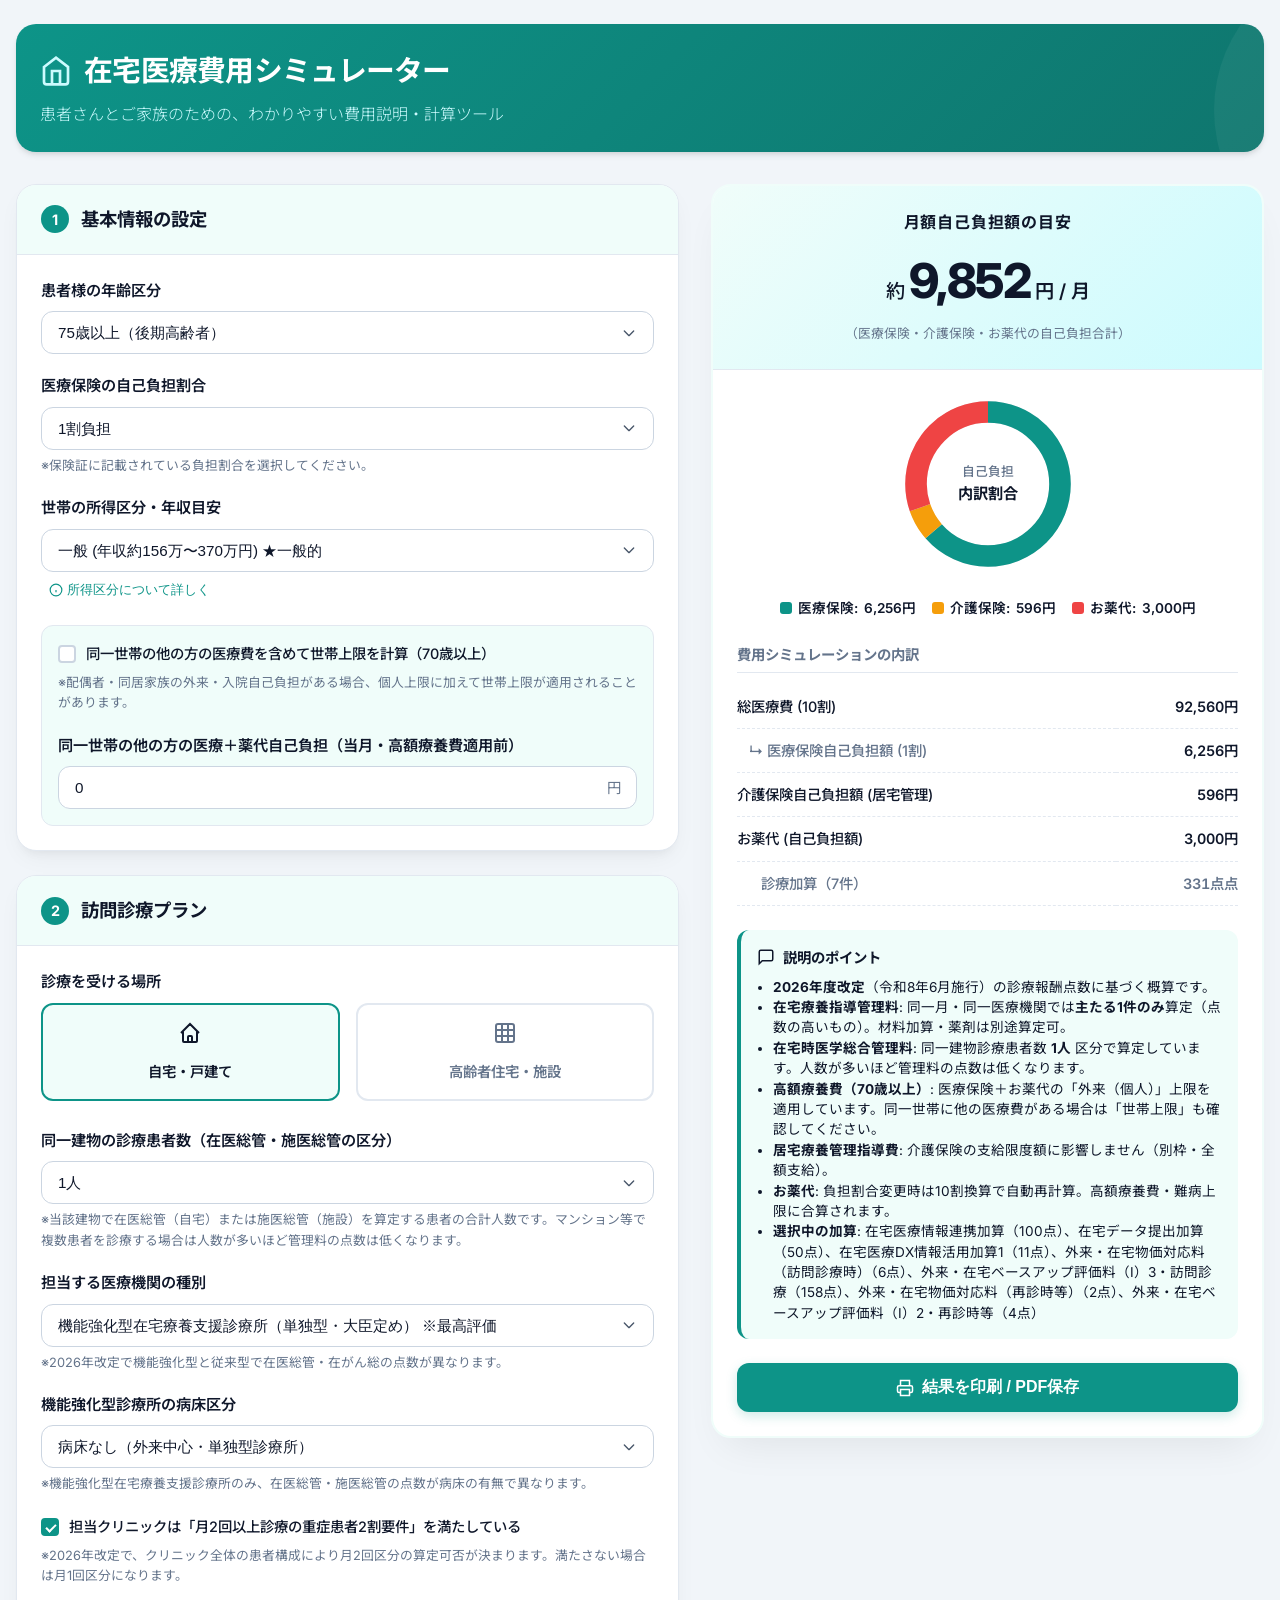
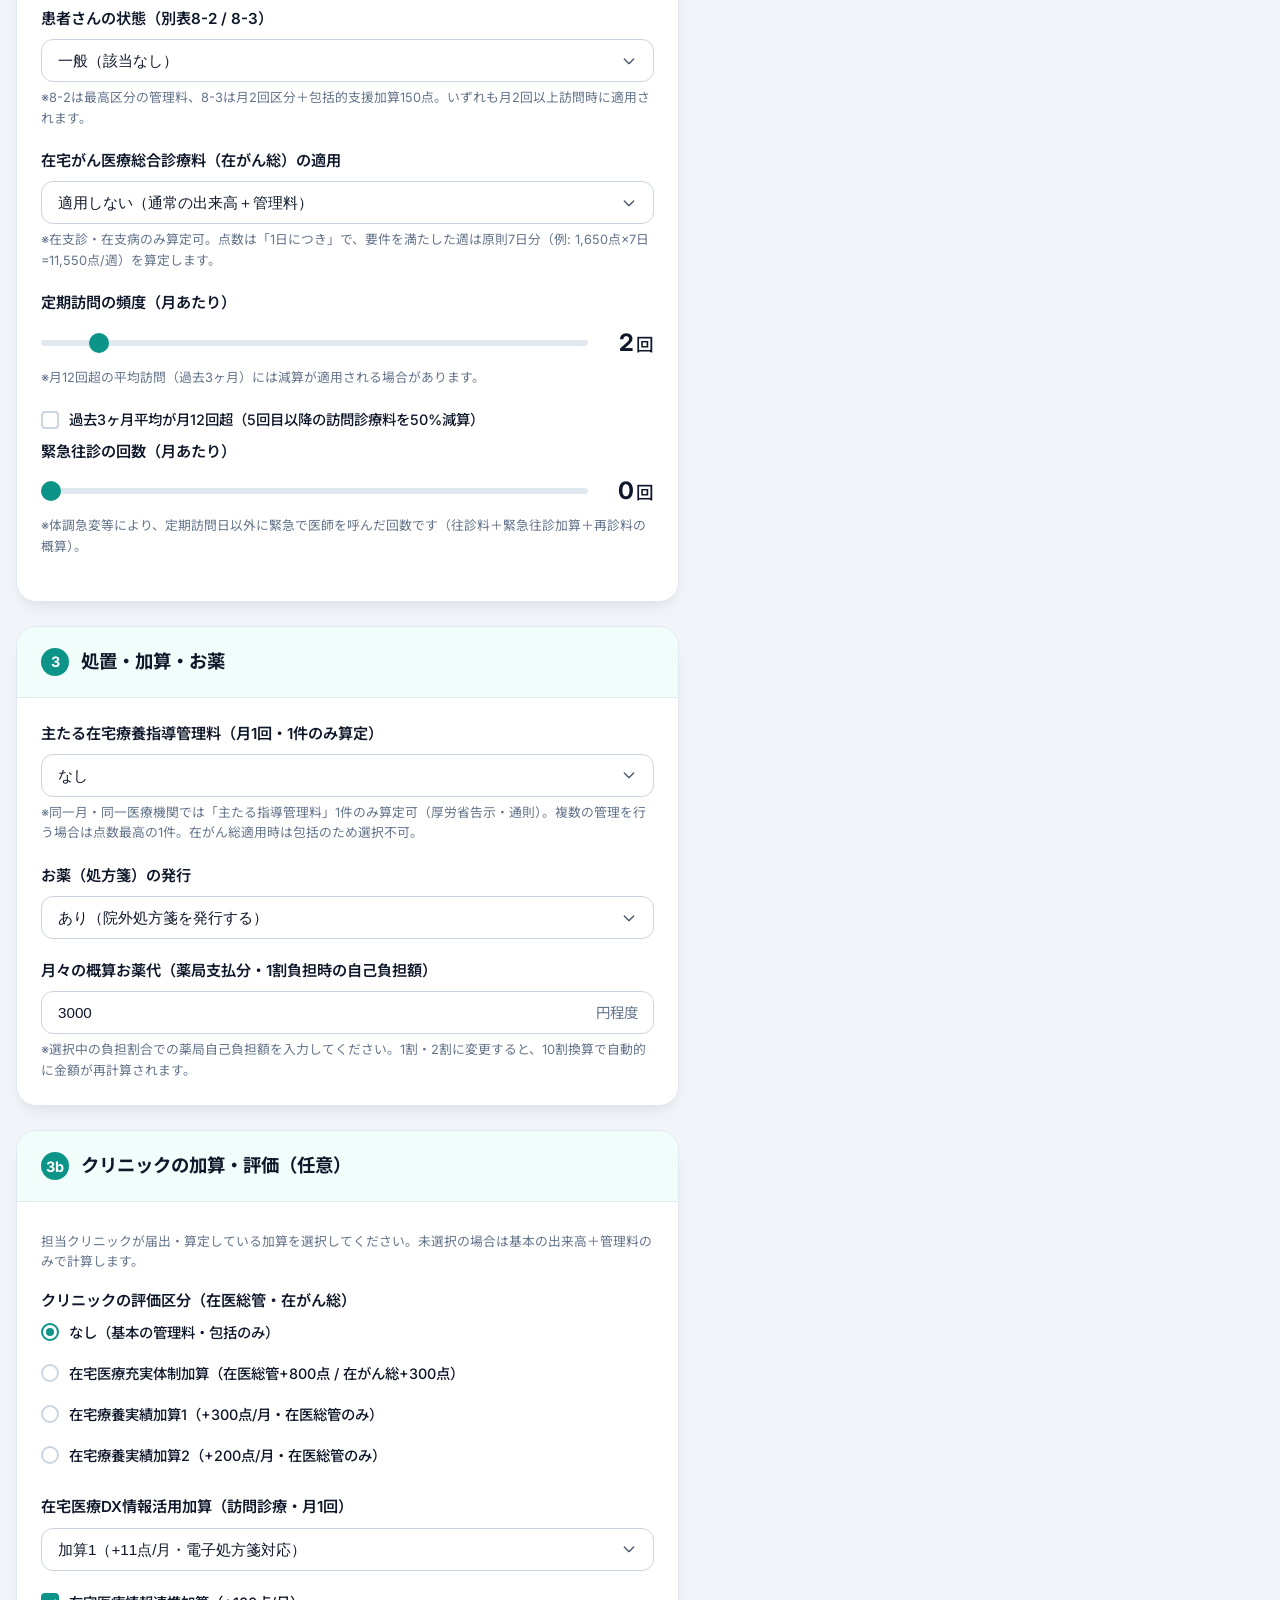
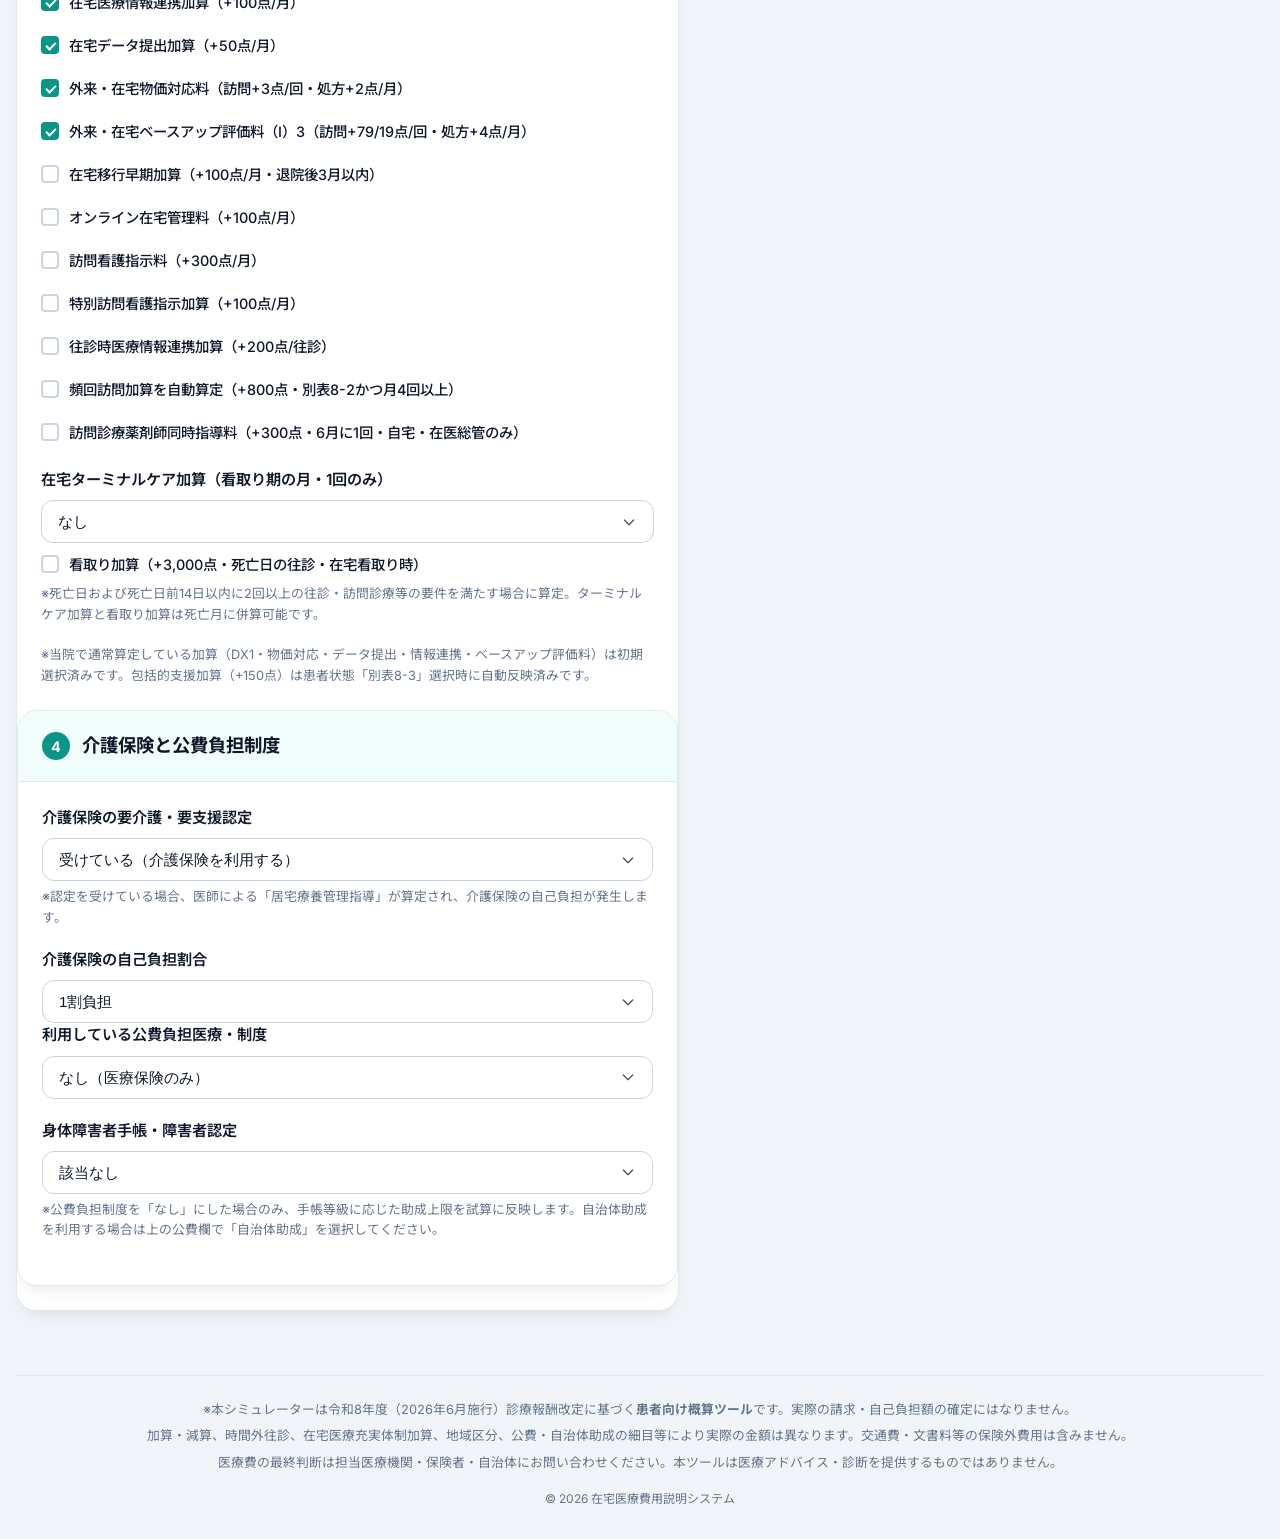
==== netlify-drop-internal/index.html @ 20d12fc6 "院内用Netlifyパッケージをzipでダウンロード可能に アクセスコードゲートなしの netlify-drop-internal/ と netlify-packages/zaitaku-hiyo-i" ====
<!DOCTYPE html>
<html lang="ja">
<head>
    <meta charset="UTF-8">
    <meta name="viewport" content="width=device-width, initial-scale=1.0">
    <meta name="description" content="在宅医療（訪問診療）の費用を患者さん・ご家族向けにわかりやすくシミュレーションするツール">
    <meta name="theme-color" content="#0f766e">
    <meta name="apple-mobile-web-app-capable" content="yes">
    <meta name="apple-mobile-web-app-status-bar-style" content="default">
    <meta name="apple-mobile-web-app-title" content="在宅医療費用">
    <title>在宅医療（訪問診療）費用シミュレーター</title>
    <link rel="icon" href="icon.svg" type="image/svg+xml">
    <link rel="apple-touch-icon" href="icon.svg">
    <link rel="manifest" href="manifest.webmanifest">
    <link rel="preconnect" href="https://fonts.googleapis.com">
    <link rel="preconnect" href="https://fonts.gstatic.com" crossorigin>
    <link href="https://fonts.googleapis.com/css2?family=Inter:wght@300;400;500;600;700&family=Noto+Sans+JP:wght@300;400;500;700&display=swap" rel="stylesheet">
    <link rel="stylesheet" href="styles.css">
</head>
<body>
    <div class="app-container">
        <!-- ヘッダー -->
        <header class="app-header">
            <div class="header-content">
                <div class="logo-area">
                    <svg class="logo-icon" viewBox="0 0 24 24" fill="none" stroke="currentColor" stroke-width="2">
                        <path d="M3 9l9-7 9 7v11a2 2 0 0 1-2 2H5a2 2 0 0 1-2-2z"/>
                        <polyline points="9 22 9 12 15 12 15 22"/>
                    </svg>
                    <h1>在宅医療費用シミュレーター</h1>
                </div>
                <p class="subtitle">患者さんとご家族のための、わかりやすい費用説明・計算ツール</p>
            </div>
        </header>

        <!-- メインコンテンツ -->
        <main class="app-main">
            <!-- 入力フォームエリア（左） -->
            <section class="form-section">
                <div class="card form-card">
                    <div class="card-header">
                        <h2><span class="step-num">1</span>基本情報の設定</h2>
                    </div>
                    <div class="card-body">
                        <!-- 年齢・負担割合 -->
                        <div class="form-group">
                            <label for="age-select">患者様の年齢区分</label>
                            <select id="age-select" class="form-control">
                                <option value="75" selected>75歳以上（後期高齢者）</option>
                                <option value="70">70歳〜74歳</option>
                                <option value="69">70歳未満</option>
                            </select>
                        </div>

                        <!-- 医療保険の負担割合（年齢により選択肢が変わる、または自動判定） -->
                        <div class="form-group">
                            <label for="copay-ratio">医療保険の自己負担割合</label>
                            <select id="copay-ratio" class="form-control">
                                <!-- JSで動的にオプションを制御・初期値設定 -->
                                <option value="0.1" selected>1割負担</option>
                                <option value="0.2">2割負担</option>
                                <option value="0.3">3割負担</option>
                            </select>
                            <span class="help-text">※保険証に記載されている負担割合を選択してください。</span>
                        </div>

                        <!-- 所得区分（高額療養費の計算用） -->
                        <div class="form-group">
                            <label for="income-level">世帯の所得区分・年収目安</label>
                            <select id="income-level" class="form-control">
                                <!-- JSで年齢区分に応じて動的に切り替え -->
                            </select>
                            <button type="button" class="btn-info-modal" data-target="modal-high-cost">
                                <svg width="14" height="14" viewBox="0 0 24 24" fill="none" stroke="currentColor" stroke-width="2"><circle cx="12" cy="12" r="10"/><line x1="12" y1="16" x2="12" y2="12"/><line x1="12" y1="8" x2="12.01" y2="8"/></svg>
                                所得区分について詳しく
                            </button>
                        </div>

                        <div id="household-high-cost-group" class="public-details-panel hidden">
                            <div class="form-group">
                                <label class="checkbox-item inline-check">
                                    <input type="checkbox" id="household-high-cost-enable">
                                    <span>同一世帯の他の方の医療費を含めて世帯上限を計算（70歳以上）</span>
                                </label>
                                <span class="help-text">※配偶者・同居家族の外来・入院自己負担がある場合、個人上限に加えて世帯上限が適用されることがあります。</span>
                            </div>
                            <div class="form-group hidden" id="household-other-copay-group">
                                <label for="household-other-copay">同一世帯の他の方の医療＋薬代自己負担（当月・高額療養費適用前）</label>
                                <div class="input-unit-container">
                                    <input type="number" id="household-other-copay" class="form-control" value="0" min="0" step="1000">
                                    <span class="input-unit">円</span>
                                </div>
                            </div>
                        </div>
                    </div>
                </div>

                <div class="card form-card">
                    <div class="card-header">
                        <h2><span class="step-num">2</span>訪問診療プラン</h2>
                    </div>
                    <div class="card-body">
                        <!-- 診療場所 -->
                        <div class="form-group">
                            <label>診療を受ける場所</label>
                            <div class="radio-tile-group">
                                <label class="radio-tile-label">
                                    <input type="radio" name="location" value="home" checked class="radio-tile-input">
                                    <div class="radio-tile">
                                        <div class="tile-icon">
                                            <svg width="24" height="24" viewBox="0 0 24 24" fill="none" stroke="currentColor" stroke-width="2"><path d="M3 12l2-2m0 0l7-7 7 7M5 10v10a1 1 0 001 1h3m10-11l2 2m-2-2v10a1 1 0 01-1 1h-3m-6 0a1 1 0 001-1v-4a1 1 0 011-1h2a1 1 0 011 1v4a1 1 0 001 1m-6 0h6"/></svg>
                                        </div>
                                        <div class="tile-label">自宅・戸建て</div>
                                    </div>
                                </label>
                                <label class="radio-tile-label">
                                    <input type="radio" name="location" value="facility" class="radio-tile-input">
                                    <div class="radio-tile">
                                        <div class="tile-icon">
                                            <svg width="24" height="24" viewBox="0 0 24 24" fill="none" stroke="currentColor" stroke-width="2"><rect x="3" y="3" width="18" height="18" rx="2" ry="2"/><line x1="9" y1="3" x2="9" y2="21"/><line x1="15" y1="3" x2="15" y2="21"/><line x1="3" y1="9" x2="21" y2="9"/><line x1="3" y1="15" x2="21" y2="15"/></svg>
                                        </div>
                                        <div class="tile-label">高齢者住宅・施設</div>
                                    </div>
                                </label>
                            </div>
                        </div>

                        <div class="form-group" id="facility-patient-tier-group">
                            <label for="facility-building-patients">同一建物の診療患者数（在医総管・施医総管の区分）</label>
                            <select id="facility-building-patients" class="form-control">
                                <option value="tier1" selected>1人</option>
                                <option value="tier2_9">2〜9人</option>
                                <option value="tier10_19">10〜19人</option>
                                <option value="tier20_49">20〜49人</option>
                                <option value="tier50plus">50人以上</option>
                            </select>
                            <span class="help-text">※当該建物で在医総管（自宅）または施医総管（施設）を算定する患者の合計人数です。マンション等で複数患者を診療する場合は人数が多いほど管理料の点数は低くなります。</span>
                        </div>

                        <!-- 診療所種別（2026年度改定） -->
                        <div class="form-group">
                            <label for="clinic-type">担当する医療機関の種別</label>
                            <select id="clinic-type" class="form-control">
                                <option value="kinou-kyouka" selected>機能強化型在宅療養支援診療所（単独型・大臣定め） ※最高評価</option>
                                <option value="zashin-ippan">在宅療養支援診療所（従来型）</option>
                                <option value="other-clinic">一般の診療所（在宅療養支援以外）</option>
                            </select>
                            <span class="help-text">※2026年改定で機能強化型と従来型で在医総管・在がん総の点数が異なります。</span>
                        </div>

                        <div class="form-group hidden" id="kinou-bed-type-group">
                            <label for="kinou-bed-type">機能強化型診療所の病床区分</label>
                            <select id="kinou-bed-type" class="form-control">
                                <option value="bedless" selected>病床なし（外来中心・単独型診療所）</option>
                                <option value="withBed">病床あり（許可病床を有する診療所等）</option>
                            </select>
                            <span class="help-text">※機能強化型在宅療養支援診療所のみ、在医総管・施医総管の点数が病床の有無で異なります。</span>
                        </div>

                        <div class="form-group">
                            <label class="checkbox-item inline-check">
                                <input type="checkbox" id="clinic-severe-20" checked>
                                <span>担当クリニックは「月2回以上診療の重症患者2割要件」を満たしている</span>
                            </label>
                            <span class="help-text">※2026年改定で、クリニック全体の患者構成により月2回区分の算定可否が決まります。満たさない場合は月1回区分になります。</span>
                        </div>

                        <div class="form-group">
                            <label for="patient-severe">患者さんの状態（別表8-2 / 8-3）</label>
                            <select id="patient-severe" class="form-control">
                                <option value="no" selected>一般（該当なし）</option>
                                <option value="houkatsu">別表8-3（包括的支援加算対象）</option>
                                <option value="severe">別表8-2（重症患者）</option>
                            </select>
                            <span class="help-text">※8-2は最高区分の管理料、8-3は月2回区分＋包括的支援加算150点。いずれも月2回以上訪問時に適用されます。</span>
                        </div>

                        <!-- 在宅がん医療総合診療料（在がん総）の適用 -->
                        <div class="form-group">
                            <label for="apply-cancer-care">在宅がん医療総合診療料（在がん総）の適用</label>
                            <select id="apply-cancer-care" class="form-control">
                                <option value="no" selected>適用しない（通常の出来高＋管理料）</option>
                                <option value="yes">適用する（1日単位×週7日の包括請求・末期がん等）</option>
                            </select>
                            <span class="help-text">※在支診・在支病のみ算定可。点数は「1日につき」で、要件を満たした週は原則7日分（例: 1,650点×7日=11,550点/週）を算定します。</span>
                        </div>

                        <div id="cancer-care-details" class="public-details-panel hidden">
                            <div class="form-group">
                                <label for="cancer-care-weeks">算定する週数（月あたり）</label>
                                <div class="range-slider-container">
                                    <input type="range" id="cancer-care-weeks" min="1" max="5" value="4" class="range-slider">
                                    <span class="range-value"><strong id="cancer-care-weeks-val">4</strong>週分</span>
                                </div>
                                <span class="help-text">※通常は月4週（または5週）。月額 = 1日点数 × 7日 × 週数。開始・終了週は対象日数分のみの場合あり。</span>
                            </div>
                        </div>

                        <div id="visit-plan-controls">
                            <!-- 訪問頻度 -->
                            <div class="form-group">
                                <label for="visit-frequency">定期訪問の頻度（月あたり）</label>
                                <div class="range-slider-container">
                                    <input type="range" id="visit-frequency" min="1" max="12" value="2" class="range-slider">
                                    <span class="range-value"><strong id="visit-frequency-val">2</strong>回</span>
                                </div>
                                <span class="help-text">※月12回超の平均訪問（過去3ヶ月）には減算が適用される場合があります。</span>
                            </div>
                            <label class="checkbox-item inline-check" style="margin-top: 8px;">
                                <input type="checkbox" id="visit-over-12-avg">
                                <span>過去3ヶ月平均が月12回超（5回目以降の訪問診療料を50%減算）</span>
                            </label>

                            <!-- 往診回数 -->
                            <div class="form-group">
                                <label for="emergency-visits">緊急往診の回数（月あたり）</label>
                                <div class="range-slider-container">
                                    <input type="range" id="emergency-visits" min="0" max="8" value="0" class="range-slider">
                                    <span class="range-value"><strong id="emergency-visits-val">0</strong>回</span>
                                </div>
                                <span class="help-text">※体調急変等により、定期訪問日以外に緊急で医師を呼んだ回数です（往診料＋緊急往診加算＋再診料の概算）。</span>
                            </div>

                            <div id="emergency-time-addons-group" class="public-details-panel hidden" style="margin-top: 12px;">
                                <div class="form-group">
                                    <label for="emergency-night-holiday">うち夜間・休日往診（18時〜8時・休日）</label>
                                    <div class="range-slider-container">
                                        <input type="range" id="emergency-night-holiday" min="0" max="0" value="0" class="range-slider">
                                        <span class="range-value"><strong id="emergency-night-holiday-val">0</strong>回</span>
                                    </div>
                                </div>
                                <div class="form-group">
                                    <label for="emergency-late-night">うち深夜往診（22時〜6時）</label>
                                    <div class="range-slider-container">
                                        <input type="range" id="emergency-late-night" min="0" max="0" value="0" class="range-slider">
                                        <span class="range-value"><strong id="emergency-late-night-val">0</strong>回</span>
                                    </div>
                                    <span class="help-text">※深夜往診は夜間・休日往診と重複しない回数で入力してください。クリニック区分により加算額が異なります（機能強化型+1,700/+2,700点、在支診+1,500/+2,500点、一般+405/+485点）。</span>
                                </div>
                            </div>
                        </div>
                    </div>
                </div>

                <div class="card form-card">
                    <div class="card-header">
                        <h2><span class="step-num">3</span>処置・加算・お薬</h2>
                    </div>
                    <div class="card-body">
                        <!-- 在宅療養指導管理料（排他算定） -->
                        <div class="form-group">
                            <label for="home-guidance-type">主たる在宅療養指導管理料（月1回・1件のみ算定）</label>
                            <select id="home-guidance-type" class="form-control">
                                <option value="none" selected>なし</option>
                                <option value="oxygen">在宅酸素療法指導管理料（2,400点/月）</option>
                                <option value="injection">在宅自己注射指導管理料（650点/月）</option>
                                <option value="catheter">在宅自己導尿指導管理料（1,400点/月）</option>
                                <option value="cancer">在宅悪性腫瘍患者指導管理料（1,500点/月）</option>
                                <option value="wound">在宅寝たきり患者処置指導管理料（1,050点/月）※褥瘡等</option>
                            </select>
                            <span class="help-text">※同一月・同一医療機関では「主たる指導管理料」1件のみ算定可（厚労省告示・通則）。複数の管理を行う場合は点数最高の1件。在がん総適用時は包括のため選択不可。</span>
                        </div>

                        <!-- お薬代 -->
                        <div class="form-group">
                            <label for="has-prescription">お薬（処方箋）の発行</label>
                            <select id="has-prescription" class="form-control">
                                <option value="yes" selected>あり（院外処方箋を発行する）</option>
                                <option value="no">なし</option>
                            </select>
                        </div>
                        <div class="form-group" id="medication-cost-group">
                            <label for="medication-cost" id="medication-cost-label">月々の概算お薬代（薬局支払分・3割負担時の自己負担額）</label>
                            <div class="input-unit-container">
                                <input type="number" id="medication-cost" class="form-control" value="3000" min="0" step="500">
                                <span class="input-unit">円程度</span>
                            </div>
                            <span class="help-text">※選択中の負担割合での薬局自己負担額を入力してください。1割・2割に変更すると、10割換算で自動的に金額が再計算されます。</span>
                        </div>
                    </div>
                </div>

                <div class="card form-card" id="addon-card">
                    <div class="card-header">
                        <h2><span class="step-num">3b</span>クリニックの加算・評価（任意）</h2>
                    </div>
                    <div class="card-body">
                        <p class="help-text" style="margin-bottom: 16px;">担当クリニックが届出・算定している加算を選択してください。未選択の場合は基本の出来高＋管理料のみで計算します。</p>

                        <div id="addon-cancer-note" class="public-details-panel hidden" style="margin-bottom: 16px;">
                            <p class="help-text">在がん総適用時は、訪問・管理料は包括のため、情報連携・DX・データ提出・充実体制加算（300点）等のみ選択できます。</p>
                        </div>

                        <div class="form-group">
                            <label>クリニックの評価区分（在医総管・在がん総）</label>
                            <div class="radio-group" id="clinic-tier-group">
                                <label class="checkbox-item inline-check">
                                    <input type="radio" name="clinic-tier" value="none" checked>
                                    <span>なし（基本の管理料・包括のみ）</span>
                                </label>
                                <label class="checkbox-item inline-check" data-tier="jujitsu">
                                    <input type="radio" name="clinic-tier" value="jujitsu">
                                    <span>在宅医療充実体制加算（在医総管+800点 / 在がん総+300点）</span>
                                </label>
                                <label class="checkbox-item inline-check tier-normal-only" data-tier="jisseki1">
                                    <input type="radio" name="clinic-tier" value="jisseki1">
                                    <span>在宅療養実績加算1（+300点/月・在医総管のみ）</span>
                                </label>
                                <label class="checkbox-item inline-check tier-normal-only" data-tier="jisseki2">
                                    <input type="radio" name="clinic-tier" value="jisseki2">
                                    <span>在宅療養実績加算2（+200点/月・在医総管のみ）</span>
                                </label>
                            </div>
                        </div>

                        <div id="addon-normal-panel">

                        <div class="form-group">
                            <label for="addon-dx">在宅医療DX情報活用加算（訪問診療・月1回）</label>
                            <select id="addon-dx" class="form-control">
                                <option value="none">なし</option>
                                <option value="1" selected>加算1（+11点/月・電子処方箋対応）</option>
                                <option value="2">加算2（+9点/月）</option>
                            </select>
                        </div>

                        <div class="checkbox-grid">
                            <label class="checkbox-item">
                                <input type="checkbox" id="addon-info-renkei" checked>
                                <span>在宅医療情報連携加算（+100点/月）</span>
                            </label>
                            <label class="checkbox-item">
                                <input type="checkbox" id="addon-data-submit" checked>
                                <span>在宅データ提出加算（+50点/月）</span>
                            </label>
                            <label class="checkbox-item">
                                <input type="checkbox" id="addon-bukka" checked>
                                <span>外来・在宅物価対応料（訪問+3点/回・処方+2点/月）</span>
                            </label>
                            <label class="checkbox-item">
                                <input type="checkbox" id="addon-base-up" checked>
                                <span>外来・在宅ベースアップ評価料（Ⅰ）3（訪問+79/19点/回・処方+4点/月）</span>
                            </label>
                            <label class="checkbox-item">
                                <input type="checkbox" id="addon-early-transition">
                                <span>在宅移行早期加算（+100点/月・退院後3月以内）</span>
                            </label>
                            <label class="checkbox-item">
                                <input type="checkbox" id="addon-online-mgmt">
                                <span>オンライン在宅管理料（+100点/月）</span>
                            </label>
                            <label class="checkbox-item">
                                <input type="checkbox" id="addon-nursing-instruction">
                                <span>訪問看護指示料（+300点/月）</span>
                            </label>
                            <label class="checkbox-item">
                                <input type="checkbox" id="addon-special-nursing">
                                <span>特別訪問看護指示加算（+100点/月）</span>
                            </label>
                            <label class="checkbox-item" id="addon-continuing-care-row" style="display:none">
                                <input type="checkbox" id="addon-continuing-care">
                                <span>継続診療加算（+216点/月・一般診療所のみ）</span>
                            </label>
                            <label class="checkbox-item">
                                <input type="checkbox" id="addon-emergency-info">
                                <span>往診時医療情報連携加算（+200点/往診）</span>
                            </label>
                            <label class="checkbox-item">
                                <input type="checkbox" id="addon-auto-frequent">
                                <span>頻回訪問加算を自動算定（+800点・別表8-2かつ月4回以上）</span>
                            </label>
                            <label class="checkbox-item" id="addon-pharmacist-row" style="display:none">
                                <input type="checkbox" id="addon-pharmacist-joint">
                                <span>訪問診療薬剤師同時指導料（+300点・6月に1回・自宅・在医総管のみ）</span>
                            </label>
                        </div>

                        <div id="addon-terminal-group" class="form-group" style="margin-top: 16px;">
                            <label for="addon-terminal-care">在宅ターミナルケア加算（看取り期の月・1回のみ）</label>
                            <select id="addon-terminal-care" class="form-control">
                                <option value="none" selected>なし</option>
                                <option value="tier6500">6,500点（大臣定め・病床ありの在支診・病院）</option>
                                <option value="tier5500">5,500点（大臣定め・病床なしの在支診・病院）</option>
                                <option value="tier4500">4,500点（その他の在宅療養支援診療所・病院）</option>
                                <option value="tier3500">3,500点（その他の診療所等）</option>
                            </select>
                            <label class="checkbox-item" style="margin-top: 10px;">
                                <input type="checkbox" id="addon-miokuri">
                                <span>看取り加算（+3,000点・死亡日の往診・在宅看取り時）</span>
                            </label>
                            <span class="help-text">※死亡日および死亡日前14日以内に2回以上の往診・訪問診療等の要件を満たす場合に算定。ターミナルケア加算と看取り加算は死亡月に併算可能です。</span>
                        </div>
                        <span class="help-text">※当院で通常算定している加算（DX1・物価対応・データ提出・情報連携・ベースアップ評価料）は初期選択済みです。包括的支援加算（+150点）は患者状態「別表8-3」選択時に自動反映済みです。</span>
                    </div>
                </div>

                <div class="card form-card">
                    <div class="card-header">
                        <h2><span class="step-num">4</span>介護保険と公費負担制度</h2>
                    </div>
                    <div class="card-body">
                        <!-- 介護保険の利用 -->
                        <div class="form-group">
                            <label for="nursing-insurance">介護保険の要介護・要支援認定</label>
                            <select id="nursing-insurance" class="form-control">
                                <option value="yes" selected>受けている（介護保険を利用する）</option>
                                <option value="no">受けていない（または利用しない）</option>
                            </select>
                            <span class="help-text">※認定を受けている場合、医師による「居宅療養管理指導」が算定され、介護保険の自己負担が発生します。</span>
                        </div>

                        <div id="nursing-insurance-details">
                            <div class="form-group">
                                <label for="nursing-ratio">介護保険の自己負担割合</label>
                                <select id="nursing-ratio" class="form-control">
                                    <option value="0.1" selected>1割負担</option>
                                    <option value="0.2">2割負担</option>
                                    <option value="0.3">3割負担</option>
                                </select>
                            </div>
                        </div>

                        <!-- 公費負担医療 -->
                        <div class="form-group">
                            <label for="public-expense">利用している公費負担医療・制度</label>
                            <select id="public-expense" class="form-control">
                                <option value="none" selected>なし（医療保険のみ）</option>
                                <option value="welfare">生活保護（医療扶助・介護扶助）</option>
                                <option value="nanbyou">指定難病（医療費助成制度）</option>
                                <option value="jiritsu">自立支援医療（精神通院等）</option>
                                <option value="local-subsidy">地方自治体の医療費助成（重度障害者など）</option>
                            </select>
                        </div>

                        <!-- 各公費に応じた追加項目 -->
                        <div id="public-nanbyou-details" class="public-details-panel hidden">
                            <div class="form-group">
                                <label for="nanbyou-limit">指定難病の月額自己負担上限額</label>
                                <select id="nanbyou-limit" class="form-control">
                                    <option value="0">0円 (生活保護など)</option>
                                    <option value="2500">2,500円 (低所得Ⅰ)</option>
                                    <option value="5000">5,000円 (低所得Ⅱ)</option>
                                    <option value="10000" selected>10,000円 (一般所得Ⅰ)</option>
                                    <option value="20000">20,000円 (一般所得Ⅱ)</option>
                                    <option value="30000">30,000円 (上位所得)</option>
                                </select>
                            </div>
                            <label class="checkbox-item inline-check">
                                <input type="checkbox" id="nanbyou-long-term">
                                <span>高額かつ長期該当（上限軽減: 一般所得Ⅰ→5,000円、Ⅱ→10,000円、上位→20,000円）</span>
                            </label>
                            <div class="checkbox-item">
                                <input type="checkbox" id="nanbyou-ventilator" value="yes">
                                <label for="nanbyou-ventilator">人工呼吸器などを装着している（上限1,000円）</label>
                            </div>
                            <span class="help-text">※3割負担の方は2割に軽減。医療・お薬・居宅療養管理指導費を合算して月上限を適用します（高額療養費とは別制度）。</span>
                        </div>

                        <div id="public-jiritsu-details" class="public-details-panel hidden">
                            <div class="form-group">
                                <label for="jiritsu-coverage">自立支援の対象となる診療の割合</label>
                                <select id="jiritsu-coverage" class="form-control">
                                    <option value="100" selected>100%（精神疾患が主病・診療費の全額が対象）</option>
                                    <option value="75">約75%（精神疾患関連が大部分）</option>
                                    <option value="50">約50%（併存疾患あり）</option>
                                    <option value="25">約25%（精神疾患以外が主）</option>
                                </select>
                                <span class="help-text">※自立支援（精神通院）は精神障害及びそれに起因する病態の診療・お薬のみが対象です。該当分のみ1割＋上限を適用し、残りは通常の保険負担割合です。</span>
                            </div>
                            <div class="form-group">
                                <label for="jiritsu-limit">自立支援医療の月額自己負担上限額</label>
                                <select id="jiritsu-limit" class="form-control">
                                    <option value="0">0円 (生活保護受給世帯)</option>
                                    <option value="2500">2,500円 (低所得1: 非課税・年金少)</option>
                                    <option value="5000" selected>5,000円 (低所得2: 非課税)</option>
                                    <option value="5000-mid">5,000円 (中間所得1: 課税・重度継続)</option>
                                    <option value="10000">10,000円 (中間所得2: 課税・重度継続)</option>
                                    <option value="20000">20,000円 (一定所得以上: 重度継続)</option>
                                    <option value="none">上限なし (原則1割負担のみ)</option>
                                </select>
                            </div>
                        </div>

                        <div id="public-local-details" class="public-details-panel hidden">
                            <div class="form-group">
                                <label for="local-subsidy-type">助成の内容（自己負担分）</label>
                                <select id="local-subsidy-type" class="form-control">
                                    <option value="zero" selected>医療・お薬の自己負担なし（0円）</option>
                                    <option value="ratio-cap-1000">1割負担＋月上限1,000円（医療・お薬）</option>
                                    <option value="ratio-cap-2000">1割負担＋月上限2,000円（医療・お薬）</option>
                                    <option value="ratio-cap-5000">1割負担＋月上限5,000円（医療・お薬）</option>
                                    <option value="fixed-500">1回あたり500円のみ負担（医療・お薬）</option>
                                    <option value="fixed-1000">月額上限1,000円まで負担（医療・お薬）</option>
                                </select>
                            </div>
                            <label class="checkbox-item inline-check">
                                <input type="checkbox" id="local-nursing-subsidy">
                                <span>介護保険（居宅療養管理指導）も助成対象</span>
                            </label>
                            <span class="help-text">※自治体の重度障害者医療費助成等の典型パターンです。お住まいの市区町村の条例と異なる場合があります。</span>
                        </div>

                        <!-- 障害者手帳・認定 -->
                        <div class="form-group">
                            <label for="disability-cert">身体障害者手帳・障害者認定</label>
                            <select id="disability-cert" class="form-control">
                                <option value="no" selected>該当なし</option>
                                <option value="yes">身体障害者手帳をお持ち（または障害者認定あり）</option>
                            </select>
                            <span class="help-text">※公費負担制度を「なし」にした場合のみ、手帳等級に応じた助成上限を試算に反映します。自治体助成を利用する場合は上の公費欄で「自治体助成」を選択してください。</span>
                        </div>

                        <div id="disability-details" class="public-details-panel hidden">
                            <div class="form-group">
                                <label for="disability-grade">手帳の等級・助成の目安</label>
                                <select id="disability-grade" class="form-control">
                                    <option value="grade1-2">1級・2級（自己負担なしの助成が多い）</option>
                                    <option value="grade3">3級（月額上限1,000円程度の助成が多い）</option>
                                    <option value="general">その他（自治体により異なる）</option>
                                </select>
                            </div>
                        </div>
                    </div>
                </div>

            </section>

            <!-- 計算結果エリア（右） -->
            <section class="result-section">
                <div class="card result-card sticky-result">
                    <div class="result-header-summary">
                        <h3>月額自己負担額の目安</h3>
                        <div class="total-cost-display">
                            <span class="currency">約</span>
                            <span id="total-patient-cost" class="amount">0</span>
                            <span class="unit">円 / 月</span>
                        </div>
                        <p class="summary-desc">（医療保険・介護保険・お薬代の自己負担合計）</p>
                    </div>

                    <!-- 視覚的グラフ（ドーナツチャート） -->
                    <div class="chart-container">
                        <svg class="donut-chart" viewBox="0 0 100 100">
                            <!-- 背景円 -->
                            <circle class="donut-ring" cx="50" cy="50" r="40" fill="transparent" stroke="#e6e8eb" stroke-width="12"></circle>
                            <!-- 医療保険負担分 -->
                            <circle id="donut-segment-medical" class="donut-segment" cx="50" cy="50" r="40" fill="transparent" stroke="#0d9488" stroke-width="12" stroke-dasharray="0 251.2" stroke-dashoffset="0"></circle>
                            <!-- 介護保険負担分 -->
                            <circle id="donut-segment-nursing" class="donut-segment" cx="50" cy="50" r="40" fill="transparent" stroke="#f59e0b" stroke-width="12" stroke-dasharray="0 251.2" stroke-dashoffset="0"></circle>
                            <!-- 自費分 -->
                            <circle id="donut-segment-self" class="donut-segment" cx="50" cy="50" r="40" fill="transparent" stroke="#ef4444" stroke-width="12" stroke-dasharray="0 251.2" stroke-dashoffset="0"></circle>
                        </svg>
                        <div class="chart-center-label">
                            <span class="label-top">自己負担</span>
                            <span class="label-bottom">内訳割合</span>
                        </div>
                    </div>

                    <!-- グラフ凡例 -->
                    <div class="chart-legend">
                        <div class="legend-item"><span class="legend-color medical"></span>医療保険: <span id="legend-val-medical">0円</span></div>
                        <div class="legend-item"><span class="legend-color nursing"></span>介護保険: <span id="legend-val-nursing">0円</span></div>
                        <div class="legend-item"><span class="legend-color self"></span>お薬代: <span id="legend-val-self">0円</span></div>
                    </div>

                    <!-- 詳細内訳アコーディオン -->
                    <div class="result-details">
                        <h4>費用シミュレーションの内訳</h4>
                        <table class="table-details">
                            <tbody>
                                <tr>
                                    <td>総医療費 (10割)</td>
                                    <td class="align-right"><span id="table-total-medical-10">0</span>円</td>
                                </tr>
                                <tr>
                                    <td class="indent-1">↳ 医療保険自己負担額 <span id="table-medical-ratio-label">(3割)</span></td>
                                    <td class="align-right"><span id="table-medical-copay">0</span>円</td>
                                </tr>
                                <tr class="sub-row" id="row-high-cost-applied">
                                    <td class="indent-2 text-muted">※高額療養費による軽減額（個人上限）</td>
                                    <td class="align-right text-success"><span id="table-medical-limit-applied">-0</span>円</td>
                                </tr>
                                <tr class="sub-row" id="row-household-high-cost-applied" style="display:none">
                                    <td class="indent-2 text-muted">※高額療養費による軽減額（世帯上限）</td>
                                    <td class="align-right text-success"><span id="table-household-limit-applied">-0</span>円</td>
                                </tr>
                                <tr class="sub-row" id="row-public-applied">
                                    <td class="indent-2 text-muted">※公費・助成制度による軽減額</td>
                                    <td class="align-right text-success"><span id="table-public-limit-applied">-0</span>円</td>
                                </tr>
                                <tr id="row-nursing-detail">
                                    <td>介護保険自己負担額 (居宅管理)</td>
                                    <td class="align-right"><span id="table-nursing-copay">0</span>円</td>
                                </tr>
                                <tr>
                                    <td>お薬代 (自己負担額)</td>
                                    <td class="align-right"><span id="table-medication-copay">0</span>円</td>
                                </tr>
                                <tr class="sub-row" id="row-addons-detail" style="display:none">
                                    <td class="indent-2 text-muted" id="table-addons-note">診療加算</td>
                                    <td class="align-right text-muted"><span id="table-addons-points">0</span>点</td>
                                </tr>
                                <tr class="sub-row">
                                    <td class="indent-2 text-muted" id="table-guidance-note">在宅療養指導管理料</td>
                                    <td class="align-right text-muted">—</td>
                                </tr>
                            </tbody>
                        </table>
                    </div>

                    <!-- 説明・提案カード -->
                    <div class="advice-card">
                        <div class="advice-title">
                            <svg width="18" height="18" viewBox="0 0 24 24" fill="none" stroke="currentColor" stroke-width="2"><path d="M21 15a2 2 0 0 1-2 2H7l-4 4V5a2 2 0 0 1 2-2h14a2 2 0 0 1 2 2z"/></svg>
                            <span>説明のポイント</span>
                        </div>
                        <div id="advice-content" class="advice-content">
                            <!-- 動的にアドバイスを流し込む -->
                        </div>
                    </div>

                    <!-- 操作エリア -->
                    <div class="action-buttons">
                        <button type="button" class="btn btn-primary btn-block" id="btn-print">
                            <svg width="18" height="18" viewBox="0 0 24 24" fill="none" stroke="currentColor" stroke-width="2"><polyline points="6 9 6 2 18 2 18 9"/><path d="M6 18H4a2 2 0 0 1-2-2v-5a2 2 0 0 1 2-2h16a2 2 0 0 1 2 2v5a2 2 0 0 1-2 2h-2"/><rect x="6" y="14" width="12" height="8"/></svg>
                            結果を印刷 / PDF保存
                        </button>
                    </div>
                </div>
            </section>
        </main>

        <!-- モーダル（所得区分・高額療養費説明） -->
        <div id="modal-high-cost" class="modal">
            <div class="modal-content">
                <div class="modal-header">
                    <h3>高額療養費制度と所得区分について</h3>
                    <button type="button" class="btn-close-modal">&times;</button>
                </div>
                <div class="modal-body">
                    <h4>70歳以上・75歳以上（後期高齢者）の区分</h4>
                    <table class="table-modal">
                        <thead>
                            <tr>
                                <th>区分</th>
                                <th>年収目安</th>
                                <th>外来上限(個人)</th>
                                <th>世帯上限(外来+入院)</th>
                            </tr>
                        </thead>
                        <tbody>
                            <tr>
                                <td>現役並みⅢ</td>
                                <td>約1,160万円〜</td>
                                <td>外来特例なし ※</td>
                                <td>252,600円 + α</td>
                            </tr>
                            <tr>
                                <td>現役並みⅡ</td>
                                <td>約770万〜1,160万円</td>
                                <td>外来特例なし ※</td>
                                <td>167,400円 + α</td>
                            </tr>
                            <tr>
                                <td>現役並みⅠ</td>
                                <td>約370万〜770万円</td>
                                <td>外来特例なし ※</td>
                                <td>80,100円 + α</td>
                            </tr>
                            <tr>
                                <td>一般</td>
                                <td>約156万〜370万円</td>
                                <td>18,000円</td>
                                <td>57,600円</td>
                            </tr>
                            <tr>
                                <td>低所得Ⅱ(非課税)</td>
                                <td>世帯全員非課税</td>
                                <td>8,000円</td>
                                <td>24,600円</td>
                            </tr>
                            <tr>
                                <td>低所得Ⅰ(非課税)</td>
                                <td>年金収入等 80万円以下</td>
                                <td>8,000円</td>
                                <td>15,000円</td>
                            </tr>
                        </tbody>
                    </table>
                    <p style="font-size: 0.85em; color: #666; margin-top: 6px;">
                        ※ 現役並み所得者は平成30年8月に外来だけの個人上限（外来特例）が廃止され、
                        69歳以下と同じく外来・入院を通算した世帯上限（右列）が自己負担限度額となります。
                    </p>

                    <h4 style="margin-top: 20px;">70歳未満の区分</h4>
                    <table class="table-modal">
                        <thead>
                            <tr>
                                <th>区分</th>
                                <th>標準報酬月額 / 所得目安</th>
                                <th>世帯上限(月額)</th>
                            </tr>
                        </thead>
                        <tbody>
                            <tr>
                                <td>区分ア</td>
                                <td>83万円以上</td>
                                <td>252,600円 + α</td>
                            </tr>
                            <tr>
                                <td>区分イ</td>
                                <td>53万〜79万円</td>
                                <td>167,400円 + α</td>
                            </tr>
                            <tr>
                                <td>区分ウ</td>
                                <td>28万〜50万円</td>
                                <td>80,100円 + α</td>
                            </tr>
                            <tr>
                                <td>区分エ</td>
                                <td>26万円以下</td>
                                <td>57,600円</td>
                            </tr>
                            <tr>
                                <td>区分オ</td>
                                <td>住民税非課税世帯</td>
                                <td>35,400円</td>
                            </tr>
                        </tbody>
                    </table>
                    <p class="modal-note">※「+ α」の部分は、(総医療費 - 基準額) × 1% の計算式で加算されます。</p>
                </div>
            </div>
        </div>

        <footer class="app-footer">
            <p>※本シミュレーターは令和8年度（2026年6月施行）診療報酬改定に基づく<strong>患者向け概算ツール</strong>です。実際の請求・自己負担額の確定にはなりません。</p>
            <p>加算・減算、時間外往診、在宅医療充実体制加算、地域区分、公費・自治体助成の細目等により実際の金額は異なります。交通費・文書料等の保険外費用は含みません。</p>
            <p>医療費の最終判断は担当医療機関・保険者・自治体にお問い合わせください。本ツールは医療アドバイス・診断を提供するものではありません。</p>
            <p class="copyright">&copy; 2026 在宅医療費用説明システム</p>
        </footer>
    </div>

    <!-- 印刷用特別レイアウト（画面には表示されず、印刷時のみ適用される） -->
    <div class="print-only-container">
        <div class="print-header">
            <h2>在宅医療（訪問診療）費用シミュレーション結果</h2>
            <p class="print-date">作成日: <span id="print-date-val"></span></p>
        </div>
        <div class="print-body">
            <div class="print-section">
                <h3>■ シミュレーション条件</h3>
                <table class="print-table">
                    <tr>
                        <th>年齢区分</th><td id="print-age"></td>
                        <th>自己負担割合</th><td id="print-copay"></td>
                    </tr>
                    <tr>
                        <th>診療場所</th><td id="print-location"></td>
                        <th>医療機関</th><td id="print-clinic"></td>
                    </tr>
                    <tr>
                        <th>所得区分</th><td id="print-income"></td>
                        <th>公費負担</th><td id="print-public"></td>
                    </tr>
                    <tr>
                        <th>定期訪問頻度</th><td id="print-frequency"></td>
                        <th>緊急往診回数</th><td id="print-emergency"></td>
                    </tr>
                    <tr>
                        <th>介護保険利用</th><td id="print-nursing"></td>
                        <th></th><td></td>
                    </tr>
                </table>
            </div>

            <div class="print-section">
                <h3>■ 月額自己負担額の目安（概算）</h3>
                <div class="print-total-box">
                    <span class="label">月々の自己負担額 合計目安:</span>
                    <span class="value"><span id="print-total-amount">0</span> 円 / 月</span>
                </div>
                <p class="note">※医療保険、介護保険、お薬代の自己負担合計です（保険外交通費等は含みません）。</p>
            </div>

            <div class="print-section">
                <h3>■ 費用の内訳</h3>
                <table class="print-table details">
                    <thead>
                        <tr>
                            <th>項目</th>
                            <th>詳細</th>
                            <th>金額 (自己負担分)</th>
                        </tr>
                    </thead>
                    <tbody>
                        <tr>
                            <td>医療保険適用分</td>
                            <td id="print-detail-medical-desc">訪問診療料、在宅医学管理料など</td>
                            <td class="align-right"><span id="print-detail-medical-val">0</span> 円</td>
                        </tr>
                        <tr>
                            <td>診療加算</td>
                            <td id="print-addons">なし</td>
                            <td class="align-right text-muted">—</td>
                        </tr>
                        <tr>
                            <td>介護保険適用分</td>
                            <td>居宅療養管理指導費 (医師による管理・指導)</td>
                            <td class="align-right"><span id="print-detail-nursing-val">0</span> 円</td>
                        </tr>
                        <tr>
                            <td>お薬代 (自己負担)</td>
                            <td>調剤薬局でのお薬代目安</td>
                            <td class="align-right"><span id="print-detail-medication-val">0</span> 円</td>
                        </tr>
                    </tbody>
                </table>
            </div>

            <div class="print-section">
                <h3>■ 説明とアドバイス</h3>
                <div id="print-advice-box" class="print-advice-box"></div>
            </div>

            <div class="print-memo-area">
                <h3>■ メモ・特記事項</h3>
                <div class="memo-line"></div>
                <div class="memo-line"></div>
                <div class="memo-line"></div>
            </div>
        </div>
        <div class="print-footer">
            <p>※本シミュレーションは目安であり、実際の請求額は診療行為や加算項目、薬局での処方内容によって異なります。</p>
            <p>運営医療機関名: ___________________________   お問い合わせ先: ___________________________</p>
        </div>
    </div>

    <script src="app.js"></script>
</body>
</html>
---- netlify-drop-internal/styles.css ----
:root {
    --primary: #0d9488;
    --primary-hover: #0f766e;
    --primary-light: #f0fdfa;
    --secondary: #d97706;
    --secondary-light: #fef3c7;
    --danger: #e11d48;
    --danger-light: #ffe4e6;
    --success: #16a34a;
    --success-light: #dcfce7;
    
    --bg-app: #f1f5f9;
    --bg-card: #ffffff;
    --text-main: #0f172a;
    --text-muted: #64748b;
    --border: #cbd5e1;
    --border-light: #e2e8f0;
    
    --shadow-sm: 0 1px 2px 0 rgba(0, 0, 0, 0.05);
    --shadow-md: 0 4px 6px -1px rgba(0, 0, 0, 0.1), 0 2px 4px -1px rgba(0, 0, 0, 0.06);
    --shadow-lg: 0 10px 25px -5px rgba(0, 0, 0, 0.05), 0 8px 10px -6px rgba(0, 0, 0, 0.05);
    --shadow-glow: 0 0 20px rgba(13, 148, 136, 0.15);
    
    --radius-sm: 8px;
    --radius-md: 12px;
    --radius-lg: 20px;
    
    --transition: all 0.3s cubic-bezier(0.4, 0, 0.2, 1);
}

/* 基本リセット & タイポグラフィ */
* {
    box-sizing: border-box;
    margin: 0;
    padding: 0;
}

body {
    font-family: 'Inter', 'Noto Sans JP', -apple-system, BlinkMacSystemFont, "Segoe UI", Roboto, sans-serif;
    background-color: var(--bg-app);
    color: var(--text-main);
    line-height: 1.6;
    -webkit-font-smoothing: antialiased;
}

.app-container {
    max-width: 1280px;
    margin: 0 auto;
    padding: 24px 16px;
    min-height: 100vh;
    display: flex;
    flex-direction: column;
}

/* ヘッダー */
.app-header {
    margin-bottom: 32px;
    padding: 24px;
    background: linear-gradient(135deg, #0d9488 0%, #0f766e 100%);
    border-radius: var(--radius-lg);
    color: #ffffff;
    box-shadow: var(--shadow-md);
    position: relative;
    overflow: hidden;
}

.app-header::before {
    content: '';
    position: absolute;
    top: -50%;
    right: -20%;
    width: 300px;
    height: 300px;
    border-radius: 50%;
    background: rgba(255, 255, 255, 0.05);
    pointer-events: none;
}

.header-content {
    position: relative;
    z-index: 1;
}

.logo-area {
    display: flex;
    align-items: center;
    gap: 12px;
    margin-bottom: 8px;
}

.logo-icon {
    width: 32px;
    height: 32px;
    color: #ccfbfe;
}

.app-header h1 {
    font-size: 1.8rem;
    font-weight: 700;
    letter-spacing: -0.025em;
}

.subtitle {
    font-size: 1rem;
    color: #ccfbfe;
    font-weight: 300;
}

/* メインレイアウト */
.app-main {
    display: grid;
    grid-template-columns: 1.2fr 1fr;
    gap: 32px;
    align-items: start;
    flex: 1;
}

/* カード共通スタイル */
.card {
    background-color: var(--bg-card);
    border-radius: var(--radius-lg);
    border: 1px solid var(--border-light);
    box-shadow: var(--shadow-lg);
    margin-bottom: 24px;
    transition: var(--transition);
    overflow: hidden;
}

.card:hover {
    transform: translateY(-2px);
    box-shadow: var(--shadow-glow), 0 12px 30px -5px rgba(0, 0, 0, 0.08);
}

.card-header {
    padding: 20px 24px;
    border-bottom: 1px solid var(--border-light);
    background-color: var(--primary-light);
}

.card-header h2 {
    font-size: 1.15rem;
    font-weight: 700;
    color: var(--primary-dark);
    display: flex;
    align-items: center;
    gap: 12px;
}

.step-num {
    display: inline-flex;
    align-items: center;
    justify-content: center;
    width: 28px;
    height: 28px;
    background-color: var(--primary);
    color: #ffffff;
    border-radius: 50%;
    font-size: 0.9rem;
    font-weight: 700;
}

.card-body {
    padding: 24px;
}

/* フォーム部品 */
.form-group {
    margin-bottom: 20px;
}

.form-group:last-child {
    margin-bottom: 0;
}

label {
    display: block;
    font-weight: 600;
    margin-bottom: 8px;
    font-size: 0.95rem;
    color: var(--text-main);
}

.form-control {
    width: 100%;
    padding: 12px 16px;
    font-size: 0.95rem;
    border: 1px solid var(--border);
    border-radius: var(--radius-md);
    background-color: #ffffff;
    transition: var(--transition);
    color: var(--text-main);
}

.form-control:focus {
    outline: none;
    border-color: var(--primary);
    box-shadow: 0 0 0 4px rgba(13, 148, 136, 0.15);
}

select.form-control {
    appearance: none;
    background-image: url("data:image/svg+xml,%3Csvg xmlns='http://www.w3.org/2000/svg' fill='none' viewBox='0 0 24 24' stroke='%23475569'%3E%3Cpath stroke-linecap='round' stroke-linejoin='round' stroke-width='2' d='M19 9l-7 7-7-7'/%3E%3C/svg%3E");
    background-repeat: no-repeat;
    background-position: right 16px center;
    background-size: 16px;
    padding-right: 40px;
}

.help-text {
    display: block;
    margin-top: 6px;
    font-size: 0.8rem;
    color: var(--text-muted);
}

/* ラジオタイル（診療場所選択） */
.radio-tile-group {
    display: grid;
    grid-template-columns: 1fr 1fr;
    gap: 16px;
}

.radio-tile-label {
    cursor: pointer;
}

.radio-tile-input {
    position: absolute;
    opacity: 0;
    width: 0;
    height: 0;
}

.radio-tile {
    display: flex;
    flex-direction: column;
    align-items: center;
    justify-content: center;
    padding: 16px;
    border: 2px solid var(--border-light);
    border-radius: var(--radius-md);
    background-color: #ffffff;
    transition: var(--transition);
    text-align: center;
}

.tile-icon {
    margin-bottom: 8px;
    color: var(--text-muted);
    transition: var(--transition);
}

.tile-label {
    font-size: 0.9rem;
    font-weight: 600;
    color: var(--text-muted);
    transition: var(--transition);
}

.radio-tile-input:checked + .radio-tile {
    border-color: var(--primary);
    background-color: var(--primary-light);
}

.radio-tile-input:checked + .radio-tile .tile-icon,
.radio-tile-input:checked + .radio-tile .tile-label {
    color: var(--primary-dark);
}

/* レンジスライダー */
.range-slider-container {
    display: flex;
    align-items: center;
    gap: 16px;
}

.range-slider {
    flex: 1;
    appearance: none;
    height: 6px;
    border-radius: 3px;
    background: var(--border-light);
    outline: none;
}

.range-slider::-webkit-slider-thumb {
    appearance: none;
    width: 20px;
    height: 20px;
    border-radius: 50%;
    background: var(--primary);
    cursor: pointer;
    transition: var(--transition);
    box-shadow: var(--shadow-sm);
}

.range-slider::-webkit-slider-thumb:hover {
    transform: scale(1.15);
    background: var(--primary-hover);
}

.range-value {
    font-size: 1.1rem;
    font-weight: 500;
    min-width: 50px;
    text-align: right;
}

.range-value strong {
    font-size: 1.5rem;
    color: var(--primary-dark);
    margin-right: 2px;
}

/* チェックボックスグリッド */
.checkbox-grid {
    display: grid;
    grid-template-columns: 1fr;
    gap: 12px;
    margin-top: 8px;
}

.checkbox-item {
    display: flex;
    align-items: flex-start;
    gap: 10px;
    cursor: pointer;
    font-weight: 500;
    font-size: 0.9rem;
}

.checkbox-item input[type="checkbox"] {
    appearance: none;
    width: 18px;
    height: 18px;
    border: 2px solid var(--border);
    border-radius: 4px;
    outline: none;
    background-color: #ffffff;
    cursor: pointer;
    position: relative;
    margin-top: 2px;
    flex-shrink: 0;
    transition: var(--transition);
}

.checkbox-item input[type="checkbox"]:checked {
    border-color: var(--primary);
    background-color: var(--primary);
}

.checkbox-item input[type="checkbox"]:checked::after {
    content: '';
    position: absolute;
    top: 2px;
    left: 5px;
    width: 4px;
    height: 8px;
    border: solid white;
    border-width: 0 2px 2px 0;
    transform: rotate(45deg);
}

.checkbox-item span {
    color: var(--text-main);
}

/* 入力欄単位付き */
.input-unit-container {
    position: relative;
    display: flex;
    align-items: center;
}

.input-unit-container .form-control {
    padding-right: 60px;
}

.input-unit {
    position: absolute;
    right: 16px;
    color: var(--text-muted);
    font-size: 0.9rem;
    pointer-events: none;
}

/* 公費パネル */
.public-details-panel {
    background-color: var(--primary-light);
    border: 1px solid var(--border-light);
    border-radius: var(--radius-md);
    padding: 16px;
    margin-top: 16px;
    animation: slideDown 0.3s ease-out;
}

.public-details-panel.hidden {
    display: none;
}

.disabled-section {
    opacity: 0.45;
    pointer-events: none;
    position: relative;
}

.inline-check {
    display: flex;
    align-items: flex-start;
    gap: 10px;
    font-weight: 500;
    font-size: 0.9rem;
    cursor: pointer;
}

.inline-check input[type="checkbox"] {
    margin-top: 3px;
}

.radio-group {
    display: flex;
    flex-direction: column;
    gap: 10px;
    margin-top: 8px;
}

.radio-group .checkbox-item input[type="radio"] {
    appearance: none;
    width: 18px;
    height: 18px;
    border: 2px solid var(--border);
    border-radius: 50%;
    outline: none;
    background-color: #ffffff;
    cursor: pointer;
    position: relative;
    margin-top: 2px;
    flex-shrink: 0;
    transition: var(--transition);
}

.radio-group .checkbox-item input[type="radio"]:checked {
    border-color: var(--primary);
}

.radio-group .checkbox-item input[type="radio"]:checked::after {
    content: '';
    position: absolute;
    top: 3px;
    left: 3px;
    width: 8px;
    height: 8px;
    border-radius: 50%;
    background-color: var(--primary);
}

.disabled-section::after {
    content: '在がん総適用時は包括請求のため無効';
    position: absolute;
    top: 50%;
    left: 50%;
    transform: translate(-50%, -50%);
    background: rgba(255, 255, 255, 0.95);
    padding: 8px 12px;
    border-radius: var(--radius-sm);
    font-size: 0.8rem;
    color: var(--text-muted);
    font-weight: 600;
    white-space: nowrap;
    border: 1px solid var(--border-light);
    box-shadow: var(--shadow-sm);
}

@keyframes slideDown {
    from {
        opacity: 0;
        transform: translateY(-8px);
    }
    to {
        opacity: 1;
        transform: translateY(0);
    }
}

/* 情報モーダル呼び出しボタン */
.btn-info-modal {
    background: none;
    border: none;
    color: var(--primary);
    font-weight: 500;
    font-size: 0.8rem;
    display: inline-flex;
    align-items: center;
    gap: 4px;
    cursor: pointer;
    margin-top: 6px;
    padding: 4px 8px;
    border-radius: 4px;
    transition: var(--transition);
}

.btn-info-modal:hover {
    background-color: var(--primary-light);
    color: var(--primary-hover);
}

/* 結果表示エリア（右側、追従） */
.sticky-result {
    position: sticky;
    top: 24px;
}

.result-card {
    border: 2px solid var(--primary-light);
    box-shadow: 0 20px 40px -15px rgba(0, 0, 0, 0.08);
}

.result-header-summary {
    background: linear-gradient(135deg, var(--primary-light) 0%, #ccfbfe 100%);
    padding: 24px;
    text-align: center;
    border-bottom: 1px solid var(--border-light);
}

.result-header-summary h3 {
    font-size: 1rem;
    color: var(--primary-dark);
    font-weight: 700;
    text-transform: uppercase;
    letter-spacing: 0.05em;
    margin-bottom: 8px;
}

.total-cost-display {
    color: var(--primary-dark);
    display: flex;
    align-items: baseline;
    justify-content: center;
    gap: 4px;
}

.total-cost-display .currency {
    font-size: 1.2rem;
    font-weight: 500;
}

.total-cost-display .amount {
    font-size: 3rem;
    font-weight: 800;
    letter-spacing: -0.03em;
}

.total-cost-display .unit {
    font-size: 1.2rem;
    font-weight: 600;
}

.summary-desc {
    font-size: 0.8rem;
    color: var(--text-muted);
    margin-top: 4px;
}

/* ドーナツチャート */
.chart-container {
    position: relative;
    width: 180px;
    height: 180px;
    margin: 24px auto;
}

.donut-chart {
    width: 100%;
    height: 100%;
    transform: rotate(-90deg);
}

.donut-segment {
    transition: stroke-dasharray 0.5s ease;
}

.chart-center-label {
    position: absolute;
    top: 50%;
    left: 50%;
    transform: translate(-50%, -50%);
    text-align: center;
    display: flex;
    flex-direction: column;
}

.chart-center-label .label-top {
    font-size: 0.8rem;
    color: var(--text-muted);
    font-weight: 500;
}

.chart-center-label .label-bottom {
    font-size: 0.95rem;
    font-weight: 700;
    color: var(--text-main);
}

/* 凡例 */
.chart-legend {
    display: flex;
    justify-content: center;
    flex-wrap: wrap;
    gap: 16px;
    padding: 0 24px;
    margin-bottom: 24px;
}

.legend-item {
    display: flex;
    align-items: center;
    gap: 6px;
    font-size: 0.85rem;
    font-weight: 600;
}

.legend-color {
    width: 12px;
    height: 12px;
    border-radius: 3px;
}

.legend-color.medical { background-color: var(--primary); }
.legend-color.nursing { background-color: #f59e0b; }
.legend-color.self { background-color: #ef4444; }

/* 詳細テーブル */
.result-details {
    padding: 0 24px;
    margin-bottom: 24px;
}

.result-details h4 {
    font-size: 0.9rem;
    color: var(--text-muted);
    margin-bottom: 12px;
    border-bottom: 1px solid var(--border-light);
    padding-bottom: 6px;
}

.table-details {
    width: 100%;
    border-collapse: collapse;
}

.table-details td {
    padding: 10px 0;
    font-size: 0.9rem;
    font-weight: 500;
    border-bottom: 1px dashed var(--border-light);
}

.table-details tr:last-child td {
    border-bottom: none;
    font-weight: 700;
    font-size: 0.95rem;
}

.table-details .align-right {
    text-align: right;
    font-variant-numeric: tabular-nums;
    font-weight: 600;
}

.table-details .indent-1 {
    padding-left: 12px;
    color: var(--text-muted);
}

.table-details .indent-2 {
    padding-left: 24px;
}

.sub-row {
    display: none; /* JSで動的に表示 */
}

.text-muted { color: var(--text-muted); }
.text-success { color: var(--success); }

/* アドバイスカード */
.advice-card {
    background-color: var(--primary-light);
    border-radius: var(--radius-md);
    padding: 16px;
    margin: 0 24px 24px 24px;
    border-left: 4px solid var(--primary);
}

.advice-title {
    display: flex;
    align-items: center;
    gap: 8px;
    font-weight: 700;
    color: var(--primary-dark);
    font-size: 0.9rem;
    margin-bottom: 8px;
}

.advice-content {
    font-size: 0.85rem;
    color: var(--primary-dark);
    line-height: 1.5;
}

.advice-content ul {
    margin-left: 16px;
    margin-top: 4px;
}

/* ボタン */
.btn {
    display: inline-flex;
    align-items: center;
    justify-content: center;
    gap: 8px;
    padding: 14px 24px;
    font-size: 1rem;
    font-weight: 700;
    border: none;
    border-radius: var(--radius-md);
    cursor: pointer;
    transition: var(--transition);
}

.btn-primary {
    background-color: var(--primary);
    color: #ffffff;
    box-shadow: 0 4px 12px rgba(13, 148, 136, 0.2);
}

.btn-primary:hover {
    background-color: var(--primary-hover);
    transform: translateY(-1px);
    box-shadow: 0 6px 16px rgba(13, 148, 136, 0.3);
}

.btn-block {
    display: flex;
    width: 100%;
}

.action-buttons {
    padding: 0 24px 24px 24px;
}

/* モーダル */
.modal {
    position: fixed;
    top: 0;
    left: 0;
    width: 100%;
    height: 100%;
    background-color: rgba(15, 23, 42, 0.6);
    backdrop-filter: blur(4px);
    display: flex;
    align-items: center;
    justify-content: center;
    z-index: 1000;
    opacity: 0;
    pointer-events: none;
    transition: var(--transition);
}

.modal.open {
    opacity: 1;
    pointer-events: auto;
}

.modal-content {
    background-color: #ffffff;
    border-radius: var(--radius-lg);
    width: 90%;
    max-width: 680px;
    max-height: 85vh;
    overflow-y: auto;
    box-shadow: var(--shadow-lg);
    transform: translateY(20px);
    transition: var(--transition);
}

.modal.open .modal-content {
    transform: translateY(0);
}

.modal-header {
    padding: 20px 24px;
    border-bottom: 1px solid var(--border-light);
    display: flex;
    align-items: center;
    justify-content: space-between;
    background-color: var(--primary-light);
}

.modal-header h3 {
    color: var(--primary-dark);
    font-size: 1.2rem;
}

.btn-close-modal {
    background: none;
    border: none;
    font-size: 1.8rem;
    color: var(--text-muted);
    cursor: pointer;
    line-height: 1;
    padding: 4px;
    border-radius: 50%;
    transition: var(--transition);
}

.btn-close-modal:hover {
    color: var(--text-main);
    background-color: var(--border-light);
}

.modal-body {
    padding: 24px;
}

.table-modal {
    width: 100%;
    border-collapse: collapse;
    margin-top: 12px;
    font-size: 0.85rem;
}

.table-modal th,
.table-modal td {
    padding: 10px 12px;
    border: 1px solid var(--border-light);
    text-align: left;
}

.table-modal th {
    background-color: var(--bg-app);
    font-weight: 700;
}

.modal-note {
    font-size: 0.8rem;
    color: var(--text-muted);
    margin-top: 10px;
}

/* フッター */
.app-footer {
    margin-top: 40px;
    padding-top: 24px;
    border-top: 1px solid var(--border-light);
    text-align: center;
    font-size: 0.8rem;
    color: var(--text-muted);
}

.app-footer p {
    margin-bottom: 6px;
}

.app-footer .copyright {
    margin-top: 16px;
    font-size: 0.75rem;
}

/* 印刷用一時表示エリア（通常画面では非表示） */
.print-only-container {
    display: none;
}

/* ===== アクセスコードゲート ===== */
.access-gate {
    position: fixed;
    inset: 0;
    z-index: 9999;
    display: flex;
    align-items: center;
    justify-content: center;
    padding: 20px;
    background: linear-gradient(135deg, #0d9488 0%, #0f766e 100%);
    overflow-y: auto;
}

.access-gate-card {
    width: 100%;
    max-width: 420px;
    background: var(--bg-card);
    border-radius: var(--radius-lg);
    box-shadow: var(--shadow-lg);
    padding: 36px 28px;
    text-align: center;
}

.access-gate-logo {
    color: var(--primary);
    margin-bottom: 12px;
}

.access-gate-card h2 {
    font-size: 1.25rem;
    color: var(--text-main);
    margin-bottom: 14px;
}

.access-gate-lead {
    font-size: 0.92rem;
    color: var(--text-muted);
    line-height: 1.7;
    margin-bottom: 22px;
}

.access-gate-form {
    display: flex;
    flex-direction: column;
    gap: 12px;
}

.access-gate-form .form-control {
    text-align: center;
    letter-spacing: 0.12em;
    font-size: 1.05rem;
}

.access-gate-error {
    margin-top: 14px;
    color: var(--danger);
    font-size: 0.88rem;
    font-weight: 500;
}

.access-gate-note {
    margin-top: 20px;
    font-size: 0.78rem;
    color: var(--text-muted);
    line-height: 1.7;
}

/* レスポンシブ設計 */
@media (max-width: 1024px) {
    .app-main {
        grid-template-columns: 1fr;
        gap: 24px;
    }
    
    .sticky-result {
        position: static;
    }
}

@media (max-width: 640px) {
    .app-container {
        padding: 12px 8px;
    }
    
    .app-header {
        padding: 16px;
        border-radius: var(--radius-md);
    }
    
    .app-header h1 {
        font-size: 1.4rem;
    }
    
    .subtitle {
        font-size: 0.85rem;
    }
    
    .card-body {
        padding: 16px;
    }
    
    .radio-tile-group {
        grid-template-columns: 1fr;
        gap: 12px;
    }
    
    .total-cost-display .amount {
        font-size: 2.2rem;
    }
}

/* 印刷スタイル */
@media print {
    /* 画面表示用の全要素を非表示 */
    body {
        background-color: #ffffff;
        color: #000000;
        font-size: 12pt;
    }
    
    .app-container {
        display: none !important;
    }
    
    .modal {
        display: none !important;
    }
    
    /* 印刷用レイアウトを有効化 */
    .print-only-container {
        display: block !important;
        font-family: 'Noto Sans JP', sans-serif;
        color: #333333;
        padding: 20px;
    }
    
    .print-header {
        border-bottom: 3px double #0d9488;
        padding-bottom: 12px;
        margin-bottom: 20px;
        display: flex;
        justify-content: space-between;
        align-items: flex-end;
    }
    
    .print-header h2 {
        font-size: 20pt;
        color: #0d9488;
        margin: 0;
    }
    
    .print-date {
        font-size: 10pt;
        color: #666;
    }
    
    .print-section {
        margin-bottom: 24px;
    }
    
    .print-section h3 {
        font-size: 12pt;
        border-left: 4px solid #0d9488;
        padding-left: 8px;
        margin-bottom: 12px;
        color: #0f766e;
    }
    
    .print-table {
        width: 100%;
        border-collapse: collapse;
        margin-bottom: 10px;
    }
    
    .print-table th,
    .print-table td {
        border: 1px solid #ddd;
        padding: 8px 12px;
        font-size: 10pt;
        text-align: left;
    }
    
    .print-table th {
        background-color: #f5f5f5;
        font-weight: bold;
        width: 25%;
    }
    
    .print-table.details th {
        width: auto;
    }
    
    .print-table.details td.align-right {
        text-align: right;
        font-weight: bold;
    }
    
    .print-total-box {
        background-color: #f0fdfa;
        border: 2px solid #0d9488;
        border-radius: 8px;
        padding: 16px;
        display: flex;
        justify-content: space-between;
        align-items: center;
        margin-bottom: 8px;
    }
    
    .print-total-box .label {
        font-size: 14pt;
        font-weight: bold;
        color: #0f766e;
    }
    
    .print-total-box .value {
        font-size: 22pt;
        font-weight: 800;
        color: #0f766e;
    }
    
    .print-section .note {
        font-size: 8pt;
        color: #666;
    }
    
    .print-advice-box {
        background-color: #f9f9f9;
        border-left: 4px solid #f59e0b;
        padding: 12px;
        font-size: 10pt;
        line-height: 1.5;
    }
    
    .print-memo-area {
        margin-top: 30px;
        page-break-inside: avoid;
    }
    
    .print-memo-area h3 {
        font-size: 12pt;
        margin-bottom: 12px;
    }
    
    .memo-line {
        border-bottom: 1px dashed #ccc;
        height: 30px;
        margin-bottom: 8px;
    }
    
    .print-footer {
        margin-top: 40px;
        border-top: 1px solid #ddd;
        padding-top: 12px;
        font-size: 8pt;
        color: #666;
        text-align: center;
        page-break-inside: avoid;
    }
    
    .print-footer p {
        margin-bottom: 6px;
    }
}
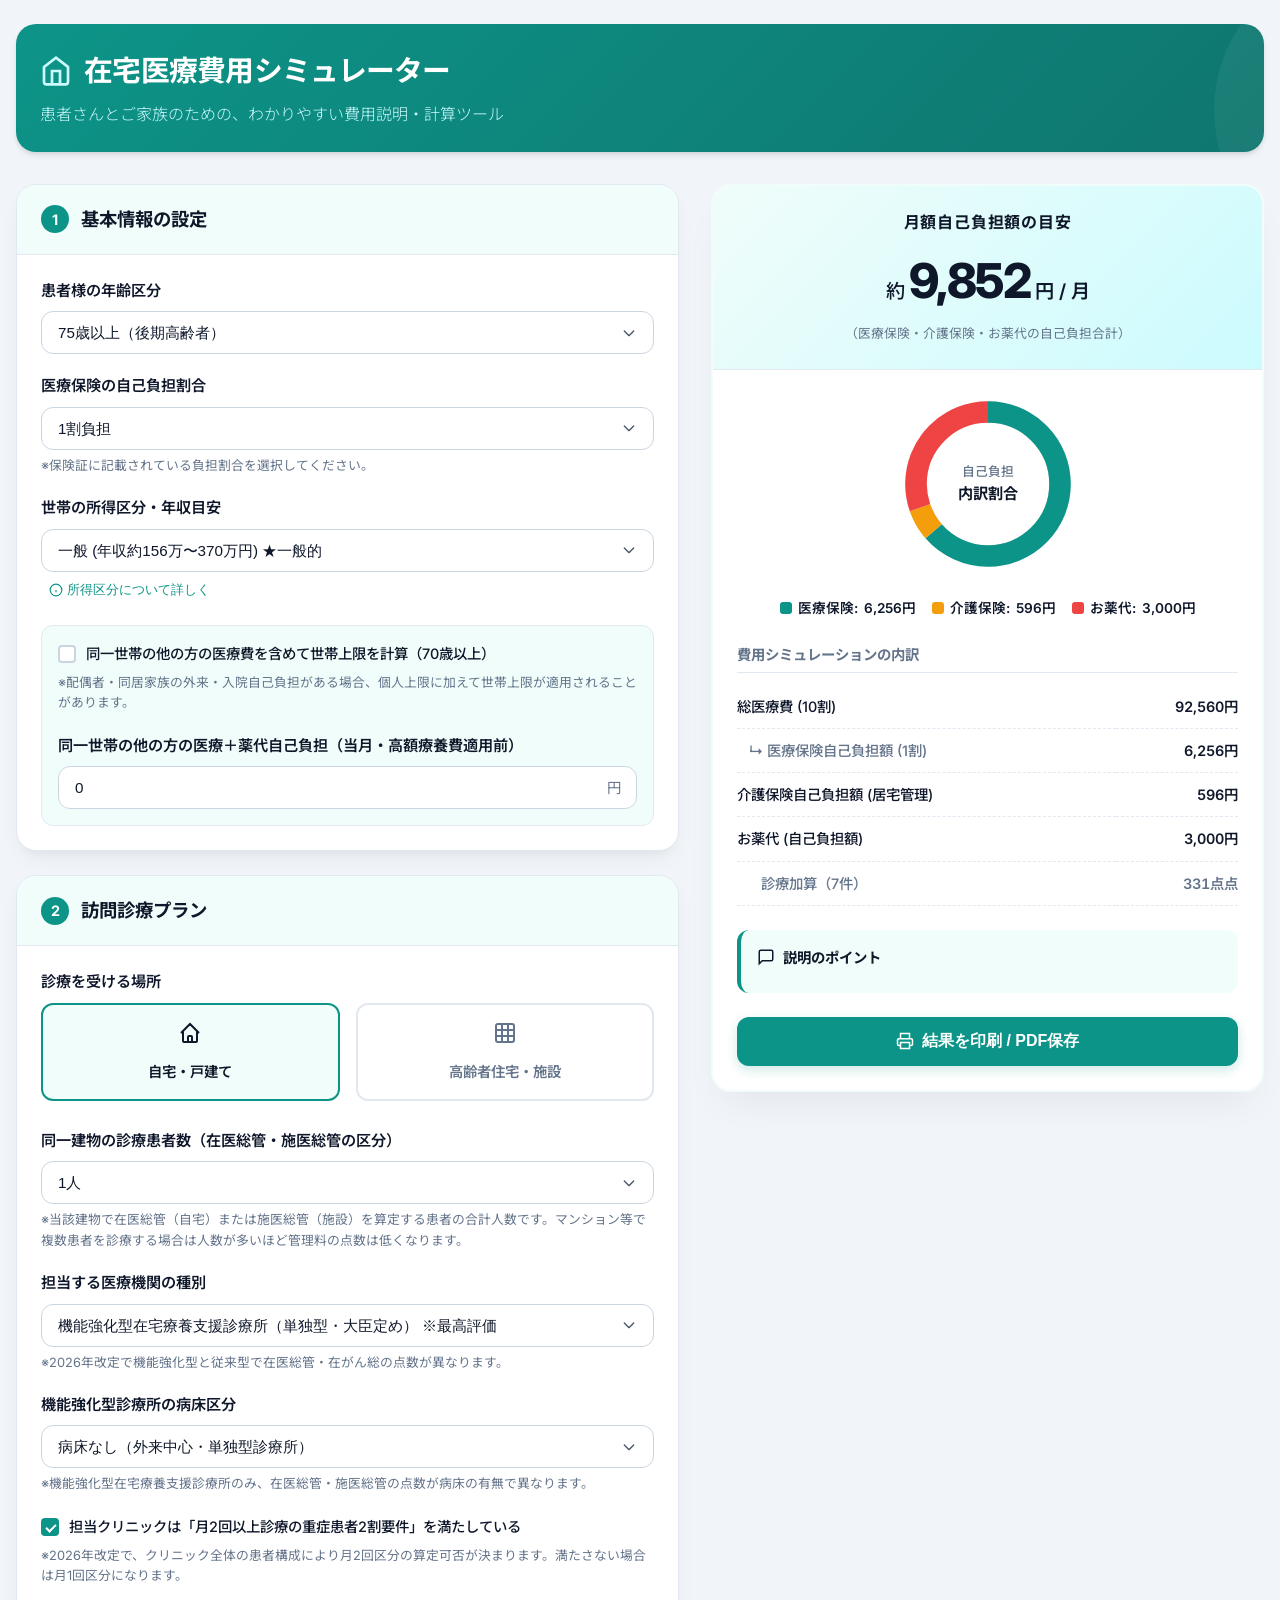
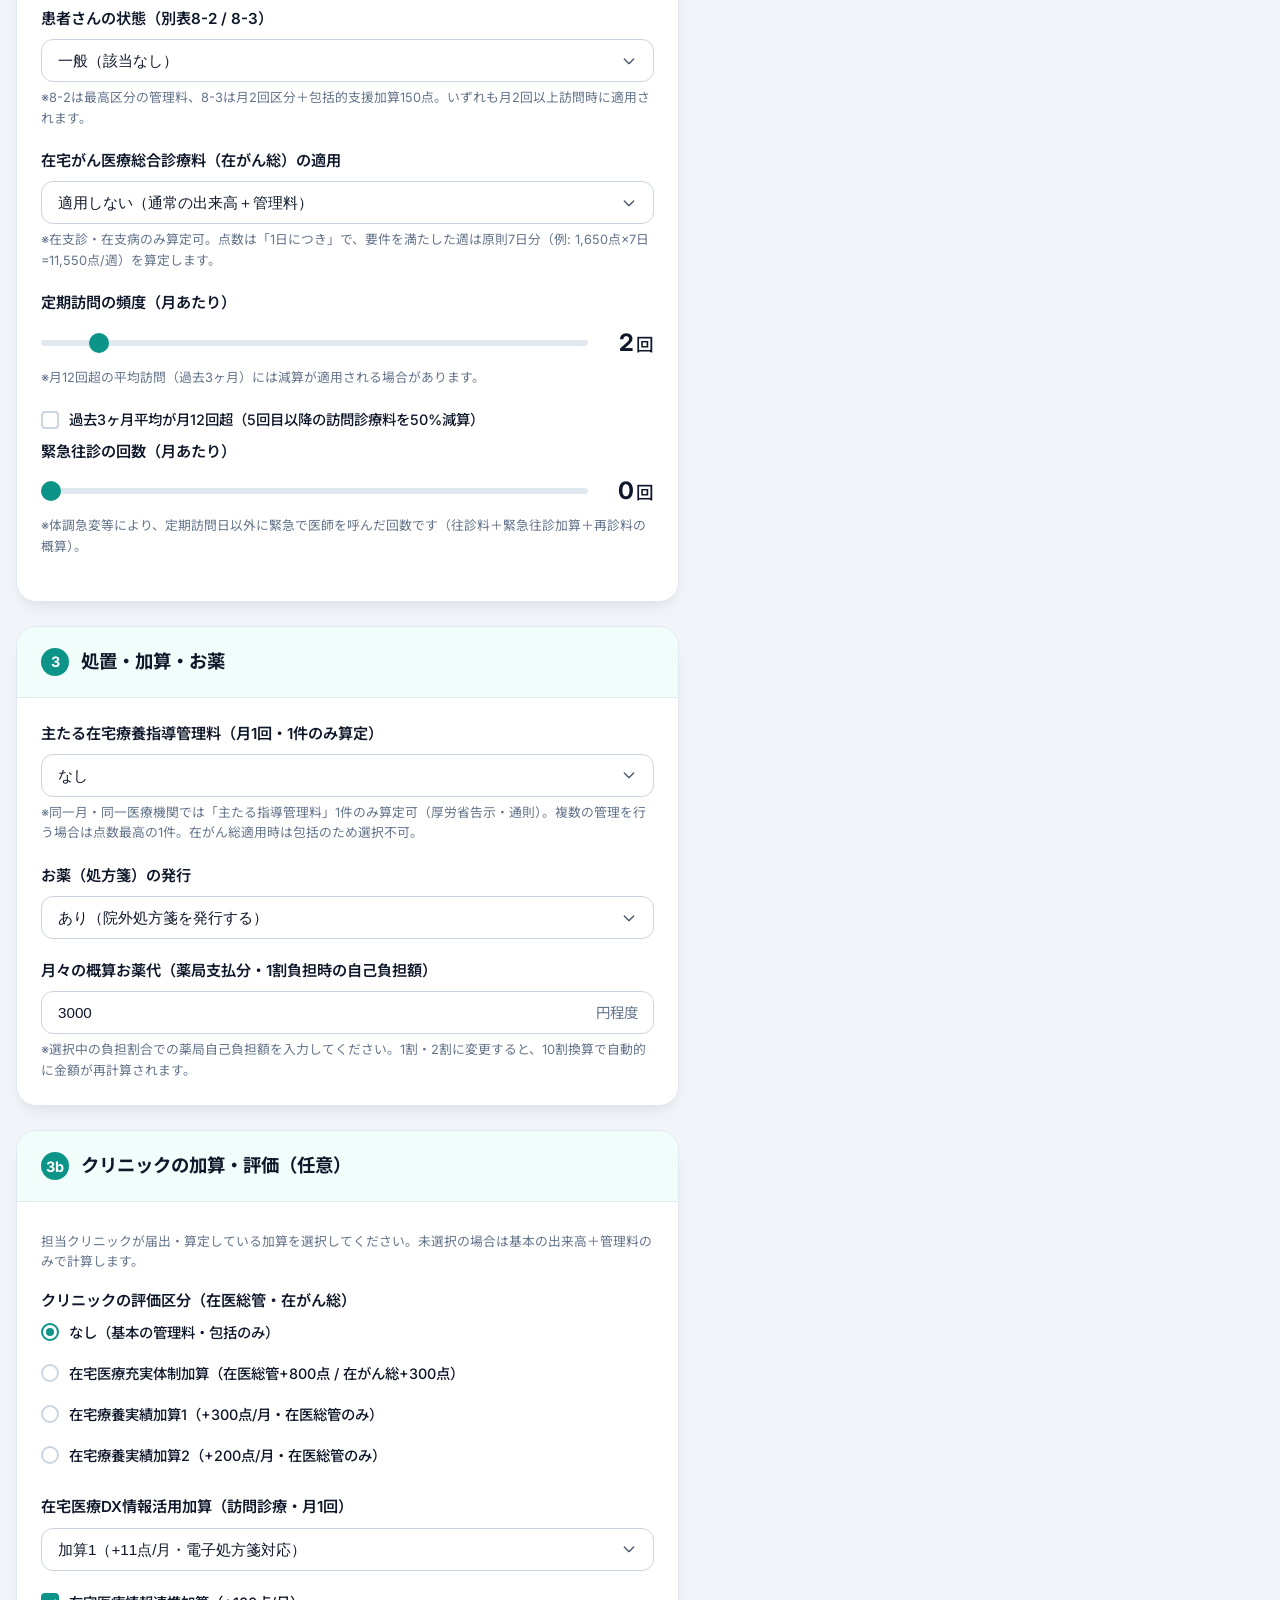
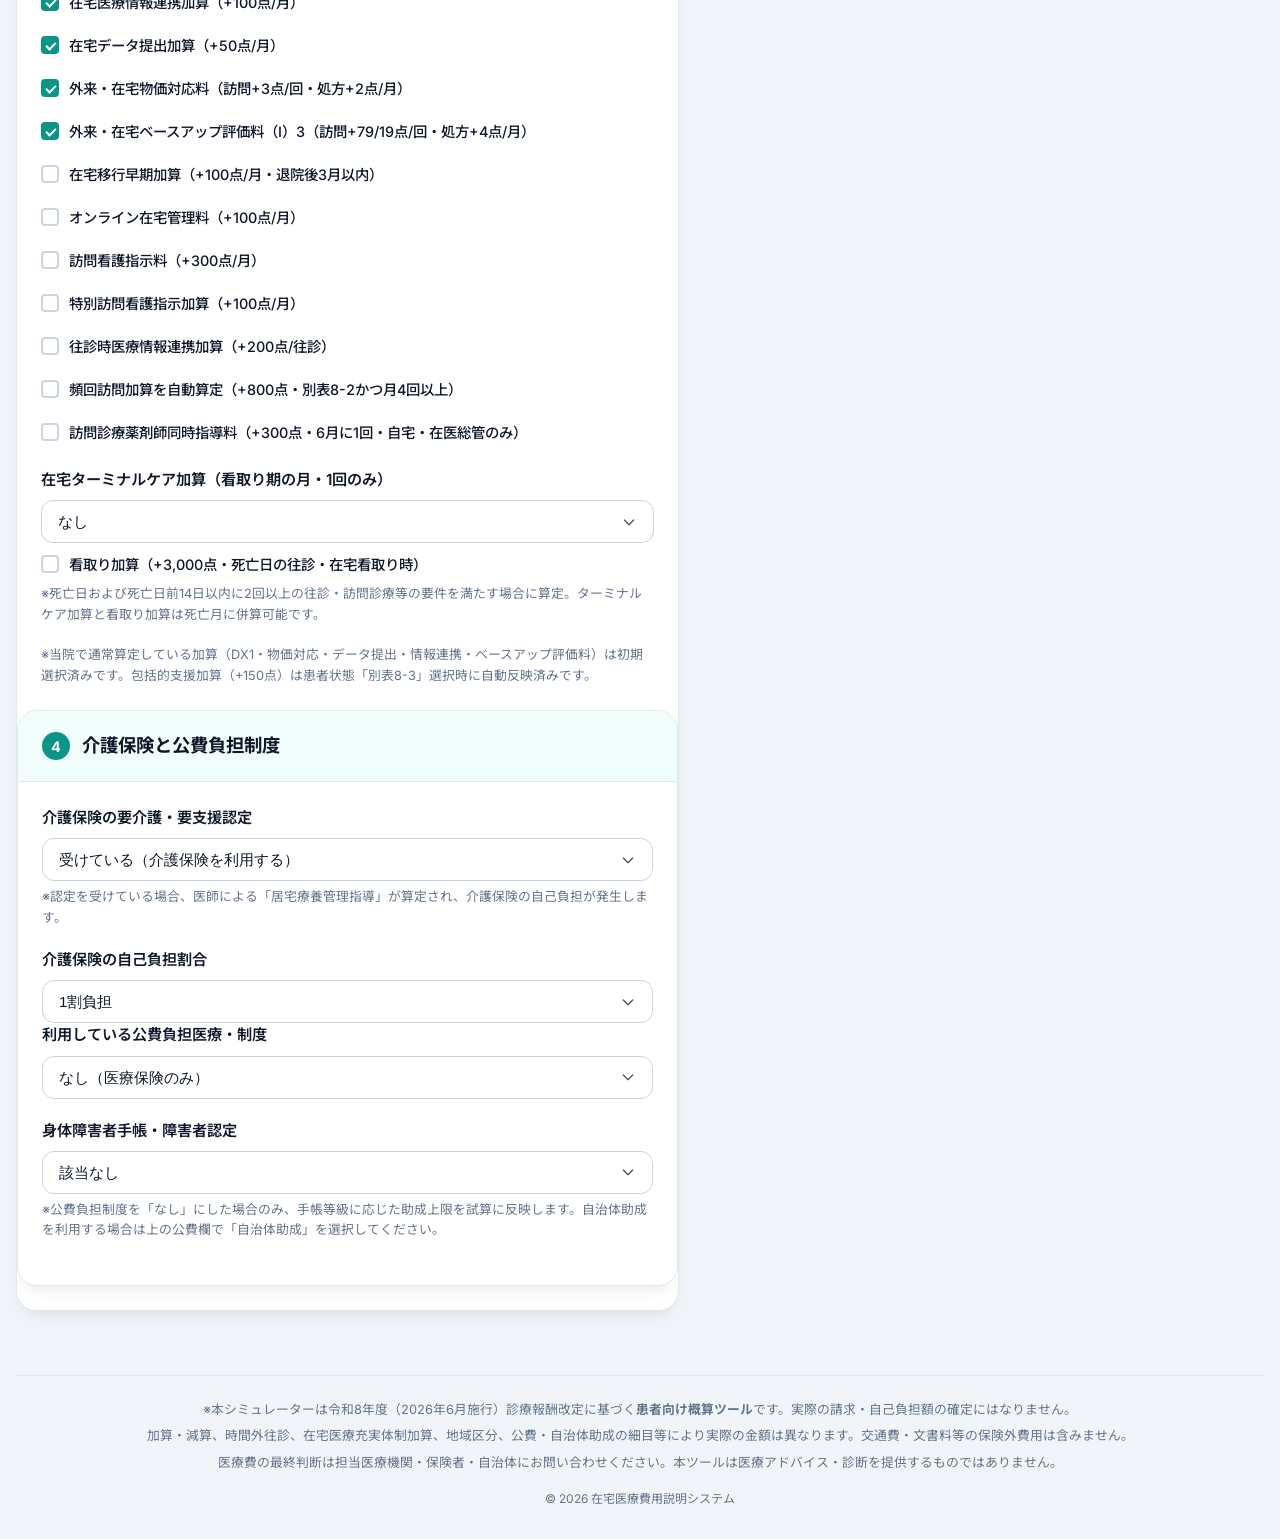
==== commit c1559261: "2026年8月高額療養費制度改正を月額上限に反映 令和8年8月診療分の自己負担限度額引き上げ（区分ア〜オ・70歳以上外来特例）と 段階制の基準額変更を HIGH_COST_LIMITS_2026 に集" ====
--- a/netlify-drop-internal/index.html
+++ b/netlify-drop-internal/index.html
@@ -638,6 +638,9 @@
                     <button type="button" class="btn-close-modal">&times;</button>
                 </div>
                 <div class="modal-body">
+                    <p style="font-size: 0.88em; color: #444; margin-bottom: 12px;">
+                        <strong>令和8年8月診療分から</strong>、月額の自己負担限度額が引き上げられ、8月〜翌7月の<strong>年間上限</strong>も新設されました。下表は本ツールが適用する<strong>月額上限</strong>です（多数回該当は据え置き・未入力）。
+                    </p>
                     <h4>70歳以上・75歳以上（後期高齢者）の区分</h4>
                     <table class="table-modal">
                         <thead>
@@ -653,43 +656,43 @@
                                 <td>現役並みⅢ</td>
                                 <td>約1,160万円〜</td>
                                 <td>外来特例なし ※</td>
-                                <td>252,600円 + α</td>
+                                <td>270,300円 + α</td>
                             </tr>
                             <tr>
                                 <td>現役並みⅡ</td>
                                 <td>約770万〜1,160万円</td>
                                 <td>外来特例なし ※</td>
-                                <td>167,400円 + α</td>
+                                <td>179,100円 + α</td>
                             </tr>
                             <tr>
                                 <td>現役並みⅠ</td>
                                 <td>約370万〜770万円</td>
                                 <td>外来特例なし ※</td>
-                                <td>80,100円 + α</td>
+                                <td>85,800円 + α</td>
                             </tr>
                             <tr>
                                 <td>一般</td>
                                 <td>約156万〜370万円</td>
-                                <td>18,000円</td>
-                                <td>57,600円</td>
+                                <td>22,000円</td>
+                                <td>61,500円</td>
                             </tr>
                             <tr>
                                 <td>低所得Ⅱ(非課税)</td>
                                 <td>世帯全員非課税</td>
-                                <td>8,000円</td>
-                                <td>24,600円</td>
+                                <td>11,000円</td>
+                                <td>25,700円</td>
                             </tr>
                             <tr>
                                 <td>低所得Ⅰ(非課税)</td>
                                 <td>年金収入等 80万円以下</td>
                                 <td>8,000円</td>
-                                <td>15,000円</td>
+                                <td>15,700円</td>
                             </tr>
                         </tbody>
                     </table>
                     <p style="font-size: 0.85em; color: #666; margin-top: 6px;">
-                        ※ 現役並み所得者は平成30年8月に外来だけの個人上限（外来特例）が廃止され、
-                        69歳以下と同じく外来・入院を通算した世帯上限（右列）が自己負担限度額となります。
+                        ※ 現役並み所得者は外来だけの個人上限（外来特例）がなく、69歳以下と同じく外来・入院を通算した世帯上限が限度額です。
+                        一般・低所得Ⅱは外来の年間上限（216,000円・96,000円）も設けられています。
                     </p>
 
                     <h4 style="margin-top: 20px;">70歳未満の区分</h4>
@@ -705,31 +708,31 @@
                             <tr>
                                 <td>区分ア</td>
                                 <td>83万円以上</td>
-                                <td>252,600円 + α</td>
+                                <td>270,300円 + α</td>
                             </tr>
                             <tr>
                                 <td>区分イ</td>
                                 <td>53万〜79万円</td>
-                                <td>167,400円 + α</td>
+                                <td>179,100円 + α</td>
                             </tr>
                             <tr>
                                 <td>区分ウ</td>
                                 <td>28万〜50万円</td>
-                                <td>80,100円 + α</td>
+                                <td>85,800円 + α</td>
                             </tr>
                             <tr>
                                 <td>区分エ</td>
                                 <td>26万円以下</td>
-                                <td>57,600円</td>
+                                <td>61,500円</td>
                             </tr>
                             <tr>
                                 <td>区分オ</td>
                                 <td>住民税非課税世帯</td>
-                                <td>35,400円</td>
+                                <td>36,900円</td>
                             </tr>
                         </tbody>
                     </table>
-                    <p class="modal-note">※「+ α」の部分は、(総医療費 - 基準額) × 1% の計算式で加算されます。</p>
+                    <p class="modal-note">※「+ α」は (総医療費 − 基準額) × 1%（ア901,000円・イ597,000円・ウ286,000円）。年間上限の例：区分ウ530,000円、一般530,000円、オ290,000円（8月〜翌7月・還付は保険者が期間後に計算）。</p>
                 </div>
             </div>
         </div>
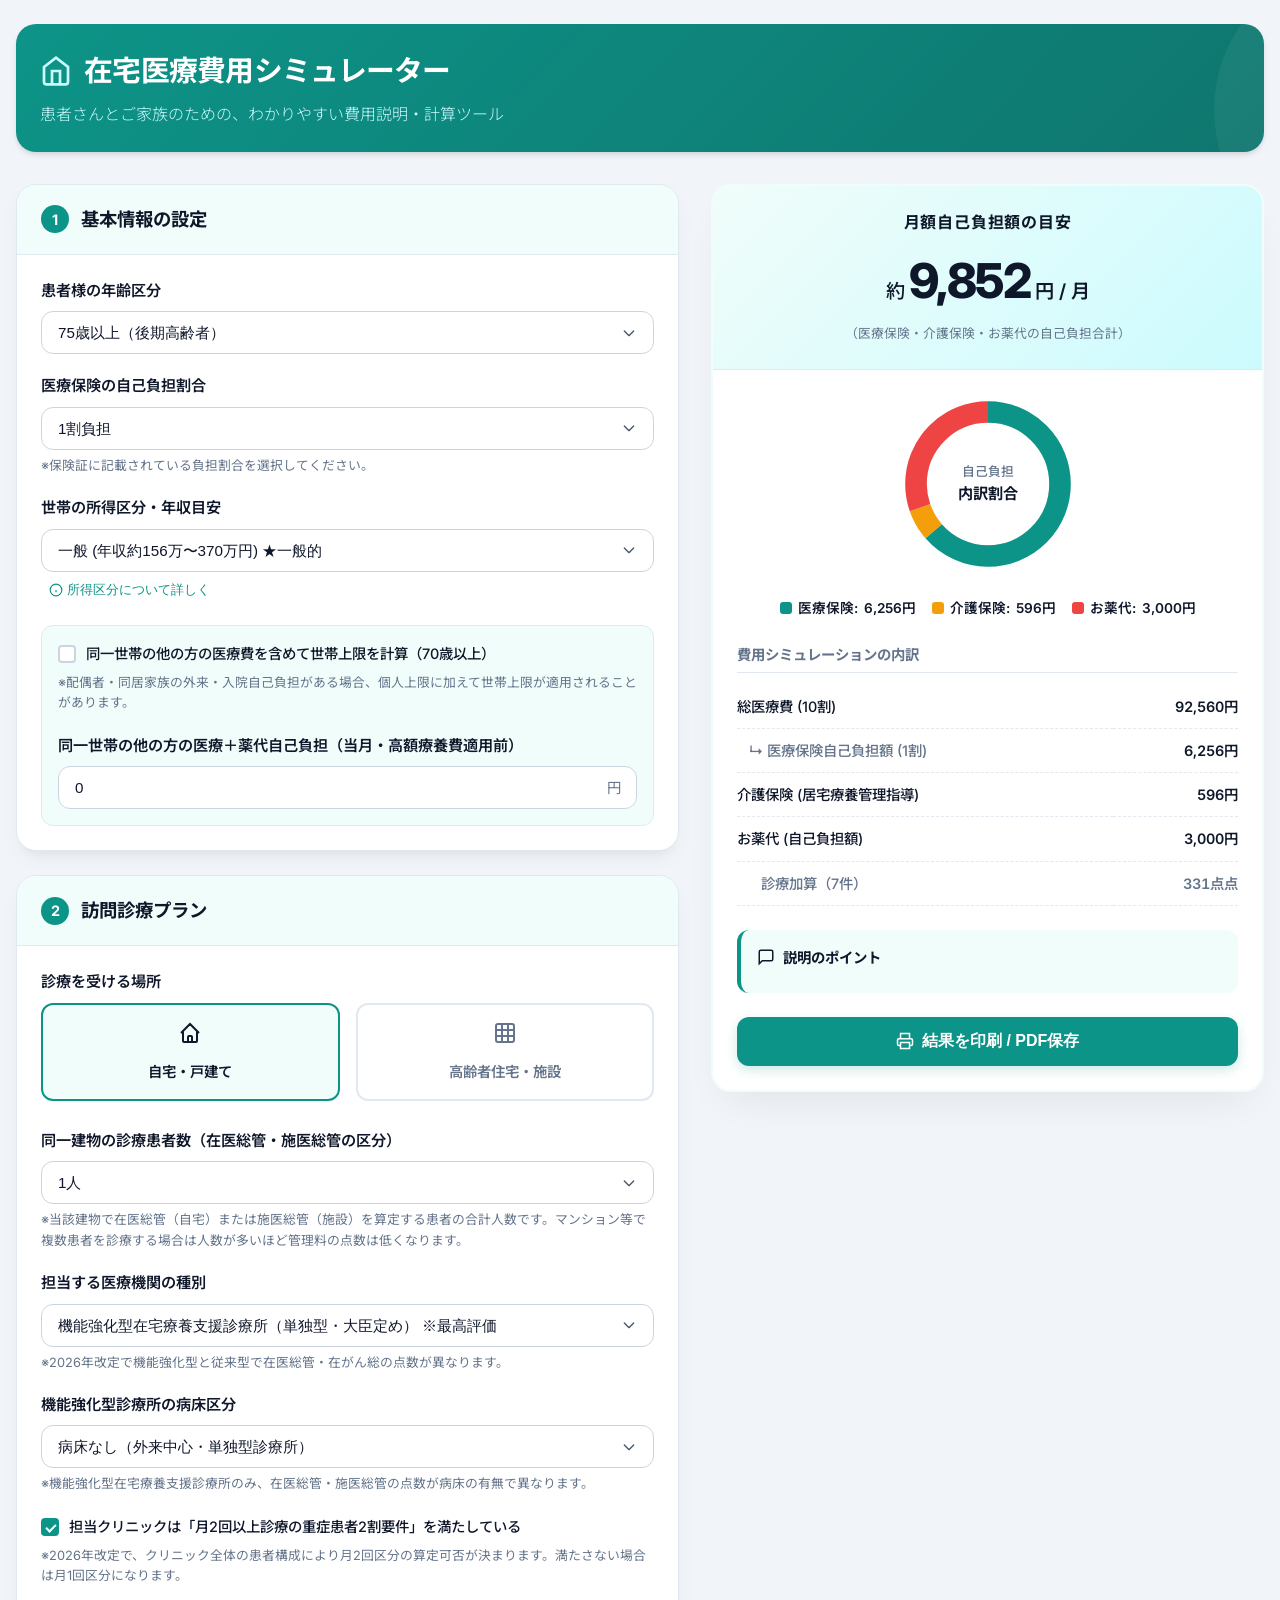
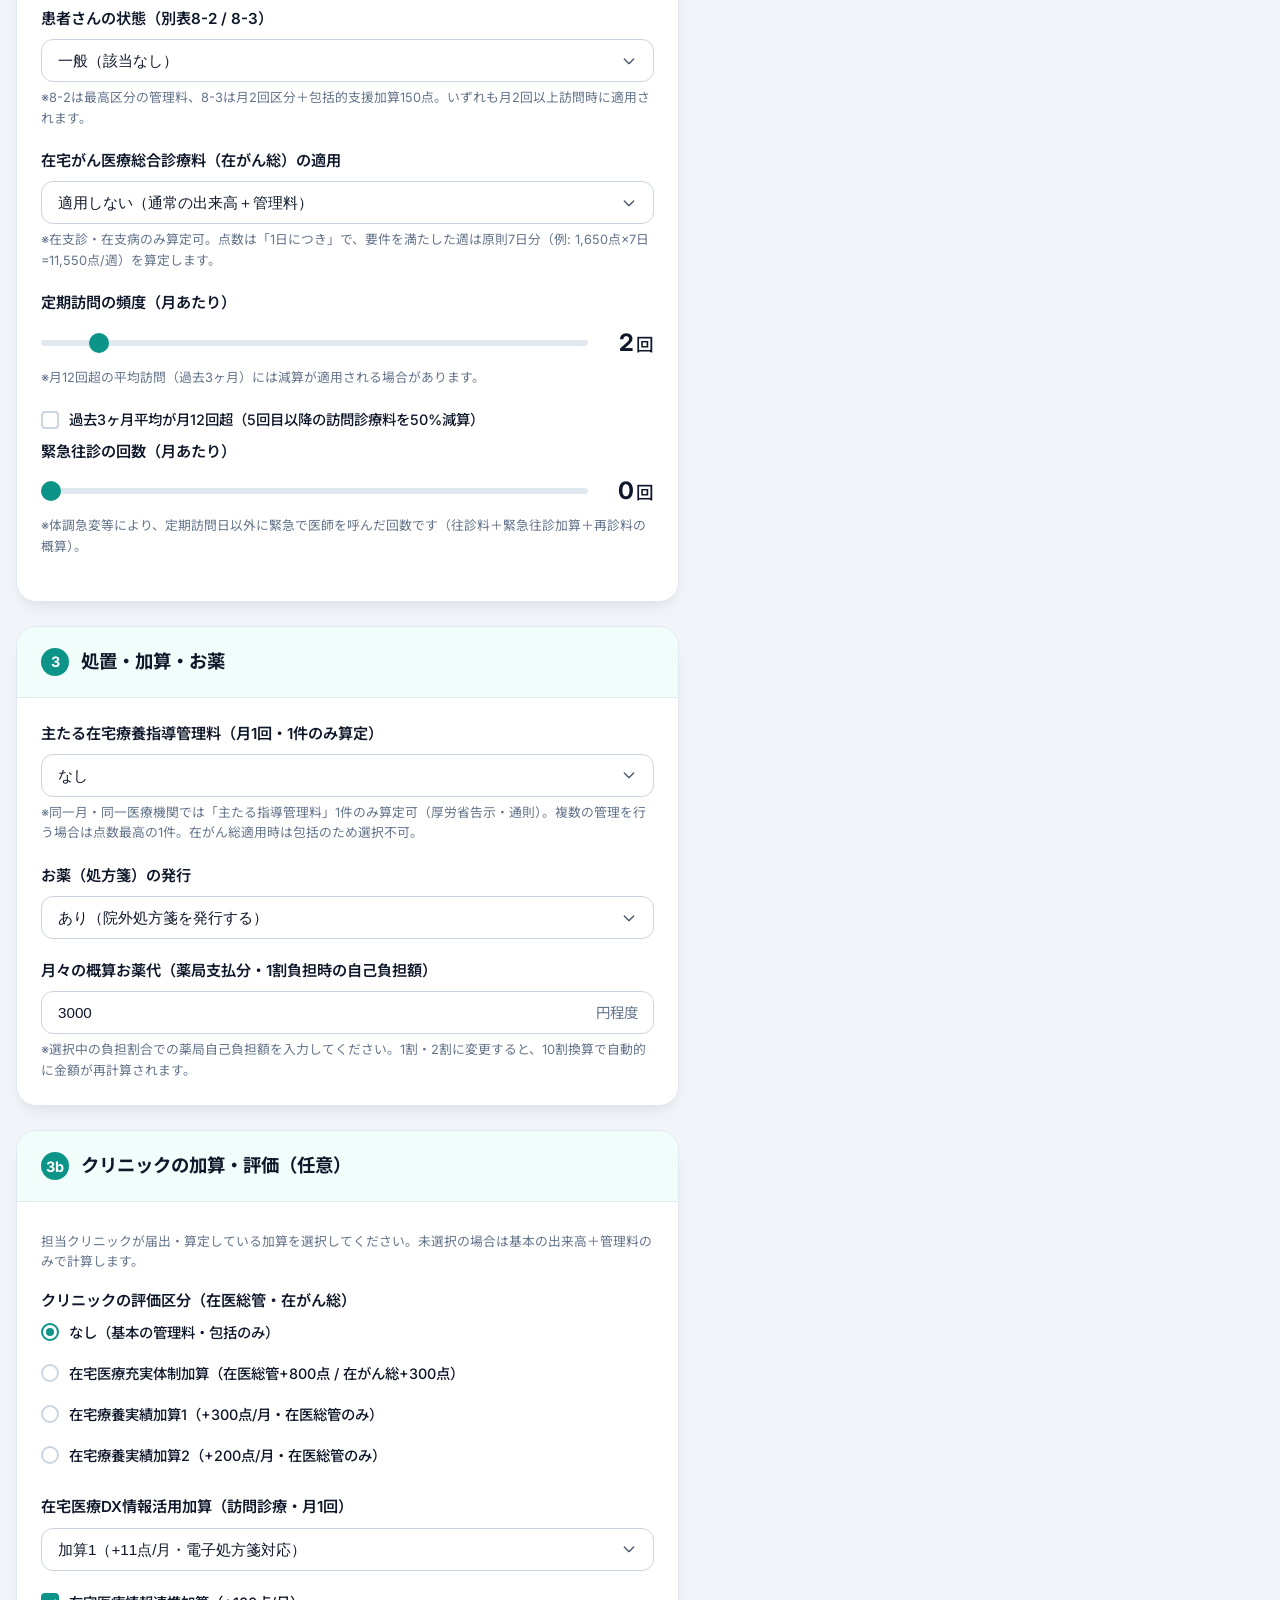
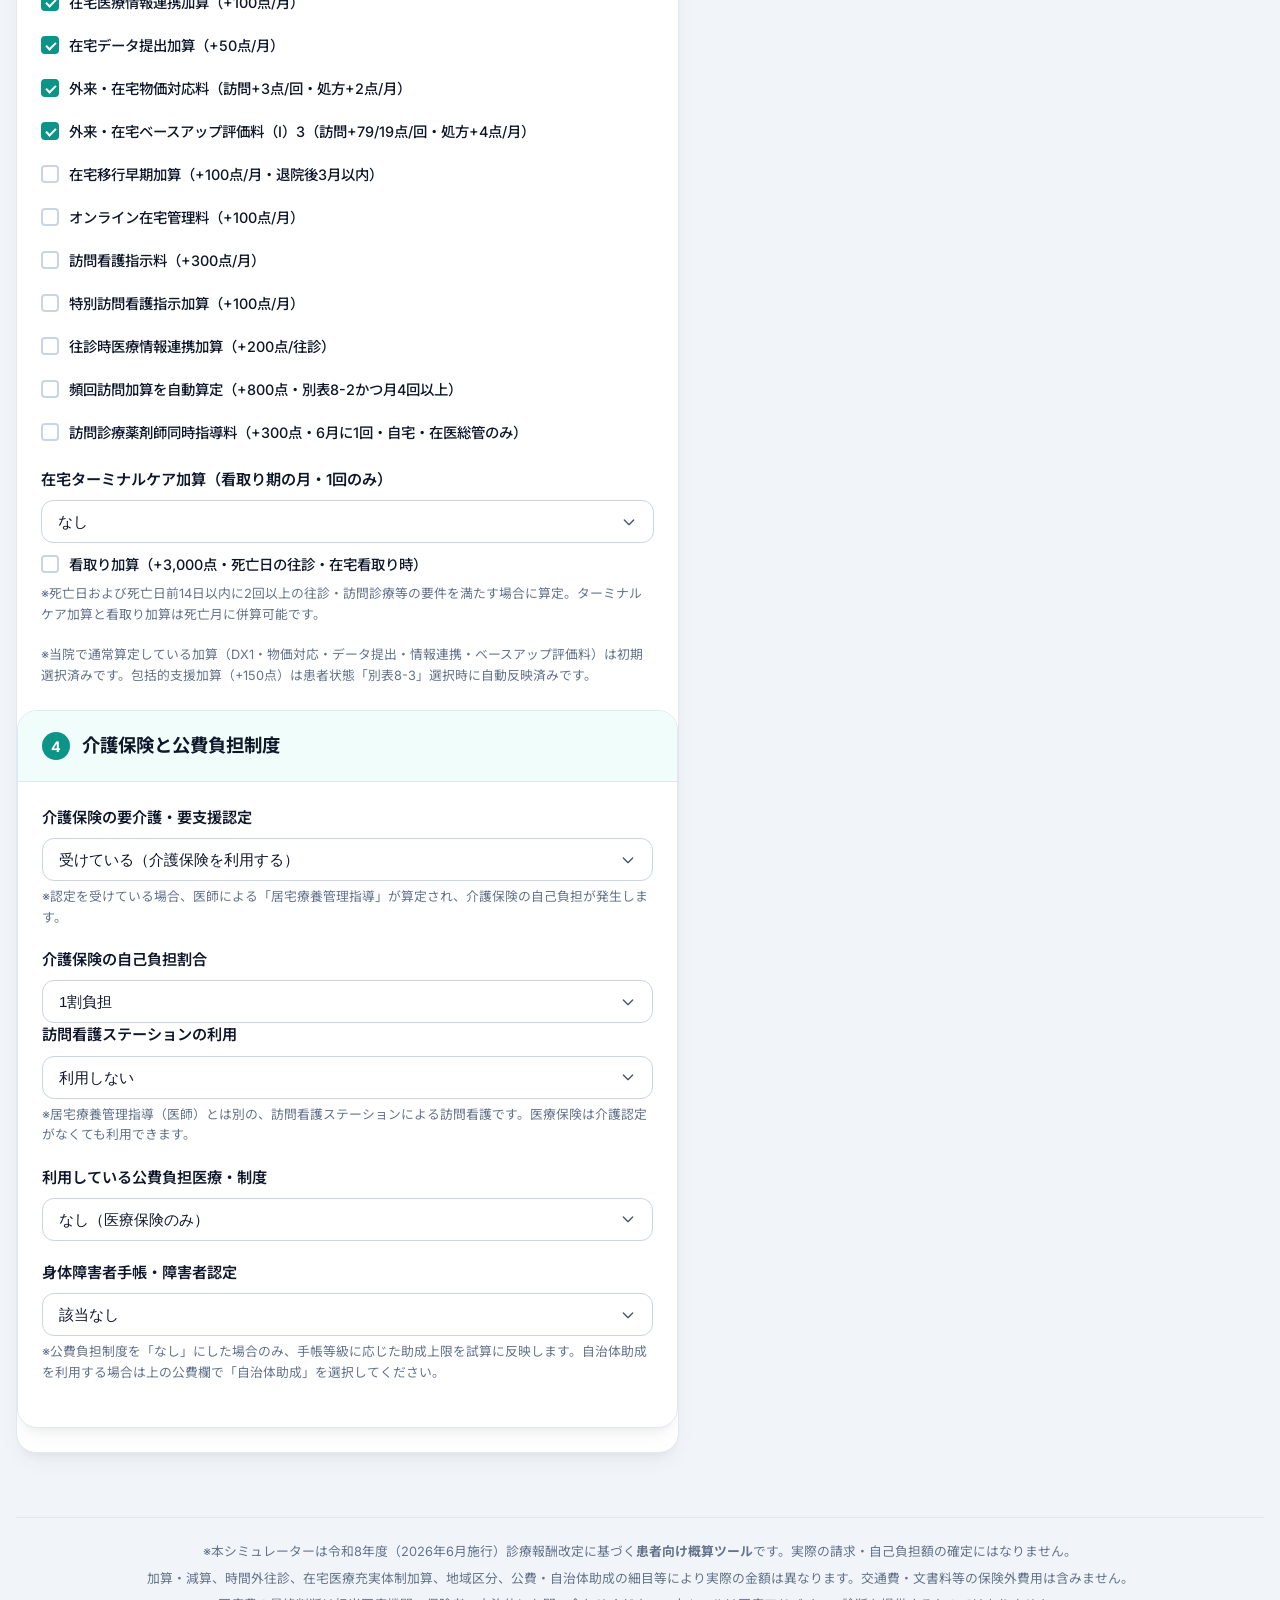
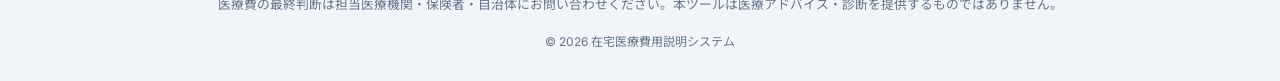
==== commit cd5ead7e: "Add visit nursing cost calculation separate from home care guidance - Split 居宅療養管理指導 (doctor) from 訪" ====
--- a/netlify-drop-internal/index.html
+++ b/netlify-drop-internal/index.html
@@ -420,6 +420,44 @@
                             </div>
                         </div>
 
+                        <div class="form-group">
+                            <label for="visit-nursing-type">訪問看護ステーションの利用</label>
+                            <select id="visit-nursing-type" class="form-control">
+                                <option value="none" selected>利用しない</option>
+                                <option value="kaigo">介護保険（要介護・要支援認定）</option>
+                                <option value="iryo">医療保険（訪問看護指示書）</option>
+                            </select>
+                            <span class="help-text">※居宅療養管理指導（医師）とは別の、訪問看護ステーションによる訪問看護です。医療保険は介護認定がなくても利用できます。</span>
+                        </div>
+
+                        <p id="visit-nursing-cancer-note" class="help-text" style="display:none">
+                            ※在がん総適用時は訪問看護も包括のため、別途の訪問看護費は発生しません。
+                        </p>
+
+                        <div id="visit-nursing-details" style="display:none">
+                            <div class="form-group">
+                                <label for="visit-nursing-freq">訪問看護の頻度（週あたり）</label>
+                                <div class="range-slider-container">
+                                    <input type="range" id="visit-nursing-freq" min="1" max="7" value="3" class="range-slider">
+                                    <span class="range-value">週<strong id="visit-nursing-freq-val">3</strong>回（月4週で概算）</span>
+                                </div>
+                            </div>
+                            <div class="form-group">
+                                <label for="visit-nursing-duration">訪問時間の目安（介護保険）</label>
+                                <select id="visit-nursing-duration" class="form-control">
+                                    <option value="under20">20分未満（314単位/回）</option>
+                                    <option value="under30" selected>30分未満（471単位/回）★一般的</option>
+                                    <option value="under60">30分〜1時間（823単位/回）</option>
+                                    <option value="under90">1〜1.5時間（1,128単位/回）</option>
+                                </select>
+                                <span class="help-text">※処遇改善加算（1.8%）込みで概算します。</span>
+                            </div>
+                            <label class="checkbox-item inline-check">
+                                <input type="checkbox" id="visit-nursing-iryo-palliative">
+                                <span>医療保険・緩和ケア等の専門研修を受けた看護師（12,850円/回）</span>
+                            </label>
+                        </div>
+
                         <!-- 公費負担医療 -->
                         <div class="form-group">
                             <label for="public-expense">利用している公費負担医療・制度</label>
@@ -495,7 +533,7 @@
                             </div>
                             <label class="checkbox-item inline-check">
                                 <input type="checkbox" id="local-nursing-subsidy">
-                                <span>介護保険（居宅療養管理指導）も助成対象</span>
+                                <span>介護保険（居宅療養管理指導・訪問看護）も助成対象</span>
                             </label>
                             <span class="help-text">※自治体の重度障害者医療費助成等の典型パターンです。お住まいの市区町村の条例と異なる場合があります。</span>
                         </div>
@@ -588,9 +626,13 @@
                                     <td class="indent-2 text-muted">※公費・助成制度による軽減額</td>
                                     <td class="align-right text-success"><span id="table-public-limit-applied">-0</span>円</td>
                                 </tr>
-                                <tr id="row-nursing-detail">
-                                    <td>介護保険自己負担額 (居宅管理)</td>
-                                    <td class="align-right"><span id="table-nursing-copay">0</span>円</td>
+                                <tr id="row-guidance-detail">
+                                    <td>介護保険 (居宅療養管理指導)</td>
+                                    <td class="align-right"><span id="table-guidance-copay">0</span>円</td>
+                                </tr>
+                                <tr id="row-visit-nursing-detail" style="display:none">
+                                    <td><span id="table-visit-nursing-label">訪問看護</span></td>
+                                    <td class="align-right"><span id="table-visit-nursing-copay">0</span>円</td>
                                 </tr>
                                 <tr>
                                     <td>お薬代 (自己負担額)</td>
@@ -810,8 +852,18 @@
                         </tr>
                         <tr>
                             <td>介護保険適用分</td>
-                            <td>居宅療養管理指導費 (医師による管理・指導)</td>
+                            <td id="print-detail-nursing-desc">居宅療養管理指導・訪問看護（介護）</td>
                             <td class="align-right"><span id="print-detail-nursing-val">0</span> 円</td>
+                        </tr>
+                        <tr>
+                            <td class="indent-1">↳ 居宅療養管理指導</td>
+                            <td>医師による管理・指導（月最大2回）</td>
+                            <td class="align-right"><span id="print-detail-guidance-val">0</span> 円</td>
+                        </tr>
+                        <tr>
+                            <td class="indent-1">↳ 訪問看護</td>
+                            <td id="print-detail-visit-nursing-desc">—</td>
+                            <td class="align-right"><span id="print-detail-visit-nursing-val">0</span> 円</td>
                         </tr>
                         <tr>
                             <td>お薬代 (自己負担)</td>
